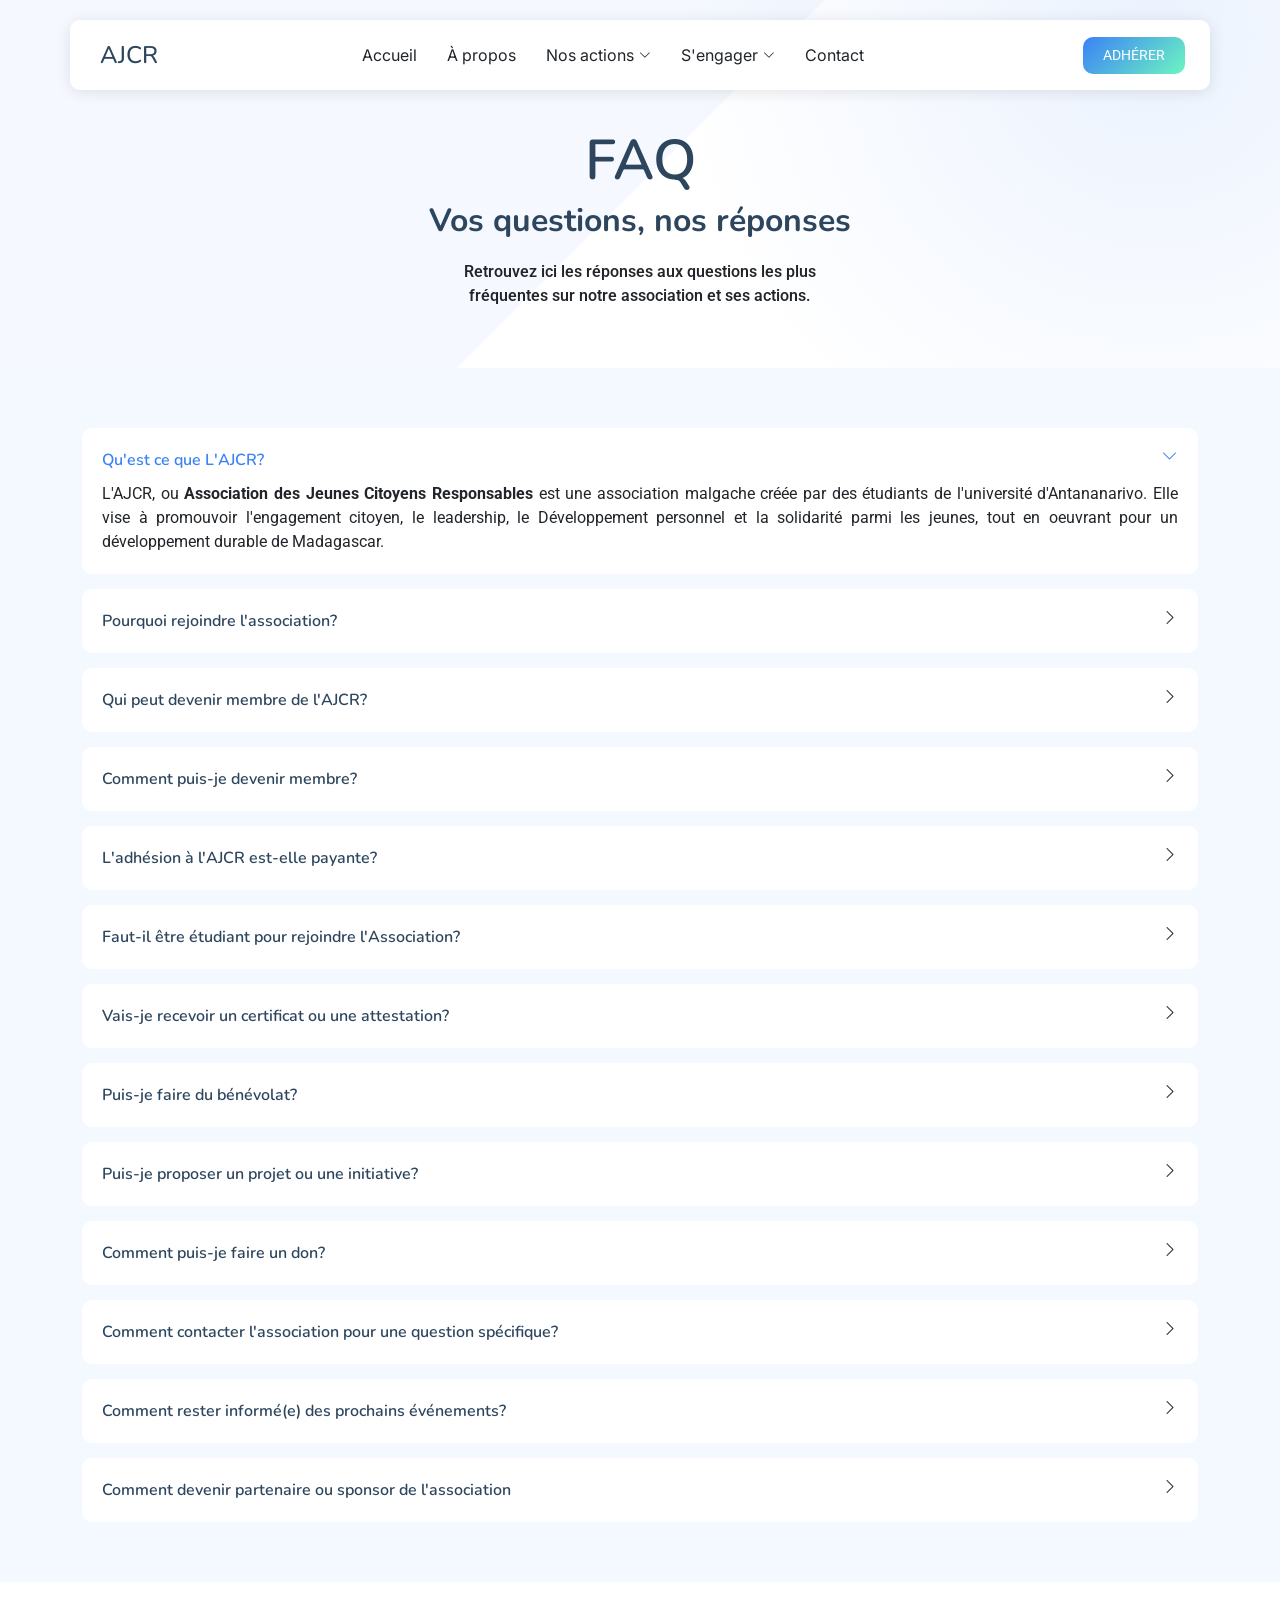
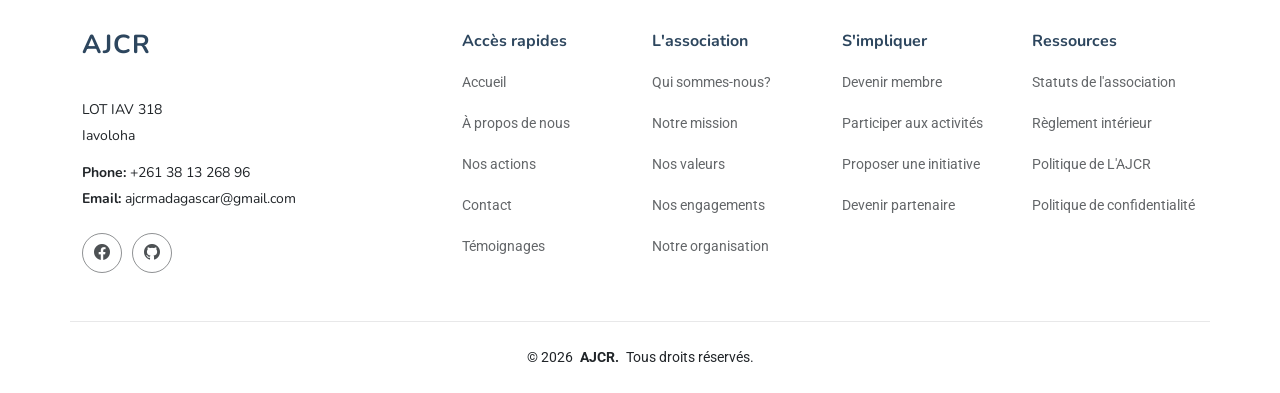
==== faq.html @ 7fae3e4a "Initial commit" ====
<!DOCTYPE html>
<html lang="fr">

<head>
  <meta charset="utf-8">
  <meta content="width=device-width, initial-scale=1.0" name="viewport">
  <title>Association des Jeunes citoyennes Responsables</title>
  <meta name="description"
    content="AJCR est une association de jeunes citoyen responsables à Madagascar, engagée dans le leadership, le civisme et le développement personnel à travers des actions concrétes et impactantes.">
  <meta name="keywords"
    content="AJCR, association, des, jeunes, citoyens, responsables, engagement citoyen, leadership">

  <!-- Favicons -->
  <link href="assets/img/ajcr.png" rel="icon">
  <link href="assets/img/ajcr.png" rel="apple-touch-icon">

  <!-- Fonts -->
  <link href="https://fonts.googleapis.com" rel="preconnect">
  <link href="https://fonts.gstatic.com" rel="preconnect" crossorigin>
  <link
    href="https://fonts.googleapis.com/css2?family=Roboto:ital,wght@0,100;0,300;0,400;0,500;0,700;0,900;1,100;1,300;1,400;1,500;1,700;1,900&family=Inter:wght@100;200;300;400;500;600;700;800;900&family=Nunito:ital,wght@0,200;0,300;0,400;0,500;0,600;0,700;0,800;0,900;1,200;1,300;1,400;1,500;1,600;1,700;1,800;1,900&display=swap"
    rel="stylesheet">

  <!-- fichier bootstrap -->
  <link href="assets/vendor/bootstrap/css/bootstrap.min.css" rel="stylesheet">
  <link href="assets/vendor/bootstrap-icons/bootstrap-icons.css" rel="stylesheet">
  <link href="assets/vendor/aos/aos.css" rel="stylesheet">
  <link href="assets/vendor/glightbox/css/glightbox.min.css" rel="stylesheet">
  <link href="assets/vendor/swiper/swiper-bundle.min.css" rel="stylesheet">

  <!-- fichier main.css -->
  <link href="assets/css/main.css" rel="stylesheet">

  <!-- Google Tag Manager -->
  <script>(function (w, d, s, l, i) {
      w[l] = w[l] || []; w[l].push({
        'gtm.start':
          new Date().getTime(), event: 'gtm.js'
      }); var f = d.getElementsByTagName(s)[0],
        j = d.createElement(s), dl = l != 'dataLayer' ? '&l=' + l : ''; j.async = true; j.src =
          'https://www.googletagmanager.com/gtm.js?id=' + i + dl; f.parentNode.insertBefore(j, f);
    })(window, document, 'script', 'dataLayer', 'GTM-KNG8LFF8');
  </script>
  <!-- End Google Tag Manager -->
  <!-- ==============================================================
  le site officielle de l'association des jeunees citoyen responsable
  page dédiée aux faq  
  =============================================================== -->
</head>

<body class="index-page">

  <!-- Google Tag Manager (noscript) -->
  <noscript>
    <iframe src="https://www.googletagmanager.com/ns.html?id=GTM-KNG8LFF8" height="0" width="0"
      style="display:none;visibility:hidden">
    </iframe>
  </noscript>
  <!-- End Google Tag Manager (noscript) -->

  <header id="header" class="header d-flex align-items-center fixed-top">
    <div
      class="header-container container-fluid container-xl position-relative d-flex align-items-center justify-content-between">

      <a href="index.html" class="logo d-flex align-items-center me-auto me-xl-0">
        <h1 class="Nom-du-site"><span id="A">A</span>JCR</h1>
      </a>

      <nav id="Menu-de-navigation" class="Menu-de-navigation">
        <ul>
          <li><a href="index.html#hero">Accueil</a></li>
          <li><a href="à-propos.html">À propos</a></li>
          <li class="dropdown">
            <a href="#Nos-actions"><span>Nos actions</span><i class="bi bi-chevron-down toggle-dropdown"></i></a>
            <ul>
              <li><a href="#">Champs d'action</a></li>
              <li><a href="section-details.html">Voir les Sections</a></li>
            </ul>
          </li>
          <li class="dropdown"><a href="#"><span>S'engager</span><i class="bi bi-chevron-down toggle-dropdown"></i></a>
            <ul>
              <li><a href="index.html#Nos-engagenments">Nos engagements</a></li>
              <li class="dropdown"><a href="index.html#Avec-nous"><span>Agir avec nous</span> <i
                    class="bi bi-chevron-down toggle-dropdown"></i></a>
                <ul>                  
                  <li><a href="https://forms.gle/aZLfjE8czCj9Nwq28">Participer aux activités</a></li>
                  <li><a href="https://forms.gle/UtaUMvUK39aXGhhe7">Proposer une initiative</a></li>
                  <li><a href="https://forms.gle/JMhozHPYaGedR1356">Devenir partenaire</a></li>
                </ul>
              </li>
            </ul>
          </li>
          <li><a href="index.html#contact">Contact</a></li>
        </ul>
        <i class="mobile-nav-toggle d-xl-none bi bi-list"></i>
      </nav>
      <a class="btn-getstarted" href="https://forms.gle/XsCxbrKnExZRvkuF6">ADHÉRER</a>
    </div>
  </header>

  <main class="main">
    <!-- Début de la section : titre de la page -->
    <section id="faq-1" class="container-fluid section-title Titre-pages hero" data-aos="fade-up">
      <div class="Titre-pages">
        <h1><span class="titre-pages">FAQ</span></h1>
        <h2 id="section-title-h2">Vos questions, nos réponses</h2>
        <p class="allsection-P">Retrouvez ici les réponses aux questions les plus fréquentes sur notre association
          et ses actions. </p>
      </div>
    </section>
    <!-- fin de la section titre de la page -->
    <!-- Début de la section FAQ -->
    <section class="faq-9 faq section light-background" id="faq">
      <div class="container">
        <div class="row">
          <div class="col-lg-12" data-aos="fade-up" data-aos-delay="300">
            <div class="faq-container">
              <!-- Début de la question -->
              <div class="faq-item faq-active">
                <h3>Qu'est ce que L'AJCR?</h3>
                <div class="faq-content">
                  <p>L'AJCR, ou<span class="span-déscription"> Association des Jeunes Citoyens Responsables</span>
                    est une association malgache créée par des étudiants de l'université d'Antananarivo. Elle vise à
                    promouvoir l'engagement citoyen, le leadership, le Développement personnel et la solidarité parmi
                    les jeunes, tout en oeuvrant pour un développement durable de Madagascar.</p>
                </div>
                <i class="faq-toggle bi bi-chevron-right"></i>
              </div>
              <!-- fin de la question -->
              <!-- Début de la question -->
              <div class="faq-item">
                <h3>Pourquoi rejoindre l'association?</h3>
                <div class="faq-content">
                  <p>Rejoindre l'association vous permet de développer vos compétences, élargir votre réseau, et
                    surtout contribuer à des actions concrétes pour la société.</p>
                </div>
                <i class="faq-toggle bi bi-chevron-right"></i>
              </div>
              <!-- fin de la question -->
              <!-- Début de la question -->
              <div class="faq-item">
                <h3>Qui peut devenir membre de l'AJCR?</h3>
                <div class="faq-content">
                  <p>Toute personne désireuse de s'engager pour le bien commun, qui adhère aux statuts et valeurs de
                    l'association, et qui participe activement aux activités peut devenir membre. Les membres doivent
                    également être à jour de leur cotisation annuelle.</p>
                </div>
                <i class="faq-toggle bi bi-chevron-right"></i>
              </div>
              <!-- fin de la question -->
              <div class="faq-container">
                <!-- Début de la question -->
                <div class="faq-item">
                  <h3>Comment puis-je devenir membre?</h3>
                  <div class="faq-content">
                    <p>Pour devenir membre, il vous suffit de <span class="span-déscription">remplir notre formulaire
                        d'inscription en ligne</span>
                      et de suivre les instructions. Une fois validé, vous recevrez un email de confirmation.</p>
                  </div>
                  <i class="faq-toggle bi bi-chevron-right"></i>
                </div>
                <!-- fin de la question -->
                <!-- Début de la question -->
                <div class="faq-item">
                  <h3>L'adhésion à l'AJCR est-elle payante?</h3>
                  <div class="faq-content">
                    <p>Oui, l'adhésion à l'AJCR est soumise à un droit d'entrée de <span class="span-déscription">4000
                        Ar.</span> Ce montant
                      permet de soutenir les activités et projets de l'association.</p>
                  </div>
                  <i class="faq-toggle bi bi-chevron-right"></i>
                </div>
                <!-- fin de la question -->
                <!-- Début de la question -->
                <div class="faq-item">
                  <h3>Faut-il être étudiant pour rejoindre l'Association?</h3>
                  <div class="faq-content">
                    <p>Non, même si l'association cible principalement les jeunes et les étudiants, toute personnes
                      motivée peut rejoindre ou soutenir ses action.</p>
                  </div>
                  <i class="faq-toggle bi bi-chevron-right"></i>
                </div>
                <!-- fin de la question -->
                <!-- Début de la question -->
                <div class="faq-item">
                  <h3>Vais-je recevoir un certificat ou une attestation?</h3>
                  <div class="faq-content">
                    <p>Oui! des attestations de participation ou d'engagement peuvent être délivrées selon votre
                      implication dans les activités.</p>
                  </div>
                  <i class="faq-toggle bi bi-chevron-right"></i>
                </div>
                <!-- fin de la question -->
                <!-- Début de la question -->
                <div class="faq-item">
                  <h3>Puis-je faire du bénévolat?</h3>
                  <div class="faq-content">
                    <p>Oui! Nous accueillons volontiers les bénévoles. Vous pouvez vous inscrire via notre page
                      <a href="index.html#Avec-nous" class="span-déscription">"Participer aux activités"</a> et nous
                      indiquer vos
                      disponibilités et
                      compétences.
                    </p>
                  </div>
                  <i class="faq-toggle bi bi-chevron-right"></i>
                </div>
                <!-- fin de la question -->
                <!-- Début de la question -->
                <div class="faq-item">
                  <h3>Puis-je proposer un projet ou une initiative?</h3>
                  <div class="faq-content">
                    <p>Absolument! l'Association encourage les initiatives des jeunes. Vous pouvez soumettre votre idée
                      via la section <a href="index.html#Avec-nous" class="span-déscription">avec
                        l'AJCR (Proposer une initiative)</a> sur le site. </p>
                  </div>
                  <i class="faq-toggle bi bi-chevron-right"></i>
                </div>
                <!-- fin de la question -->
                <!-- Début de la question -->
                <div class="faq-item">
                  <h3>Comment puis-je faire un don?</h3>
                  <div class="faq-content">
                    <p>Vous pouvez soutenir L'AJCR en faisant un don financier ou matériel pour cela :
                      contactez directement le siège de l'association au <span class="span-déscription">038 13 268
                        96</span> ou via l'adresse
                      e-mail officielle <span class="span-déscription">"ajcrmadagascar@gmail.com".</span>
                      1-Indiquez le type de don que vous souhaitez faire (financier, matériel ou autre ) et vos
                      coordonnées.
                      2-Le Bureau Exécutif vous guidera sur les modalités de transfert ou de remise du don.
                      tous les dons sont utilisés exclusivement pour soutenir les projets et activités de l'AJCR
                      conformément à ses statuts et à sa politique de transparence
                    </p>
                  </div>
                  <i class="faq-toggle bi bi-chevron-right"></i>
                </div>
                <!-- fin de la question -->
                <!-- Début de la question -->
                <div class="faq-item">
                  <h3>Comment contacter l'association pour une question spécifique?</h3>
                  <div class="faq-content">
                    <p>Vous pouvez nous contacter via notre <span class="span-déscription">formulaire de contact</span>
                      sur la
                      page <a href="index.html#contact" class="span-déscription">"Écrivez-nous"</a> ou par email à <span
                        class="span-déscription">"ajcrmadagascar@gmail.com"</span>
                    </p>
                  </div>
                  <i class="faq-toggle bi bi-chevron-right"></i>
                </div>
                <!-- fin de la question -->
                <!-- Début de la question -->
                <div class="faq-item">
                  <h3>Comment rester informé(e) des prochains événements?</h3>
                  <div class="faq-content">
                    <p>Pour ne rien manquer des activités et évenements de l'AJCR, vous pouvez :
                      Suivre nos réseaux sociaux officiels où nous publions les actualités et les invitations aux
                      événements.
                      Ainsi, vous serez toujours au courant des activités, ateliers, etc...
                    </p>
                  </div>
                  <i class="faq-toggle bi bi-chevron-right"></i>
                </div>
                <!-- fin de la question -->
                <!-- Début de la question -->
                <div class="faq-item">
                  <h3>Comment devenir partenaire ou sponsor de l'association</h3>
                  <div class="faq-content">
                    <p>Pour devenir partenaire ou sponsor de l'AJCR, consultez notre section <a
                        href="index.html#Avec-nous" class="span-déscription">avec
                        l'AJCR</a> vous y trouverez le formulaire de contact <a href="index.html#Avec-nous"
                        class="span-déscription">"Devenir
                        partenaire"</a> pour
                      collaborer avec nous.</p>
                  </div>
                  <i class="faq-toggle bi bi-chevron-right"></i>
                </div>
                <!-- fin de la question -->
              </div>
            </div>
          </div>
        </div>
    </section>
    <!-- fin de la section FAQ -->
  </main>

  <footer id="footer" class="footer">

    <div class="container footer-top">
      <div class="row gy-4">
        <!-- Début -->
        <div class="col-lg-4 col-md-6 footer-about">
          <a href="index.html" class="logo d-flex align-items-center">
            <span class="Nom-du-site">AJCR</span>
          </a>
          <div class="footer-contact pt-3">
            <p>LOT IAV 318</p>
            <p>Iavoloha</p>
            <p class="mt-3"><strong>Phone:</strong> <span>+261 38 13 268 96</span></p>
            <p><strong>Email:</strong> <span>ajcrmadagascar@gmail.com</span></p>
          </div>
          <div class="social-links d-flex mt-4">
            <a href="https://www.facebook.com/AJCRMADAGASCAR"><i class="bi bi-facebook"></i></a>
            <a href="https://github.com/ajcrmadagascar-prog"><i class="bi bi-github"></i></a>
          </div>
        </div>
        <!-- fin -->
        <!-- Début -->
        <div class="col-lg-2 col-md-3 footer-links">
          <h4>Accès rapides</h4>
          <ul>
            <li><a href="index.html#hero">Accueil</a></li>
            <li><a href="à-propos.html">À propos de nous</a></li>
            <li><a href="index.html#Nos-actions">Nos actions</a></li>
            <li><a href="index.html#contact">Contact</a></li>
            <li><a href="index.html#Témoignages">Témoignages</a></li>
          </ul>
        </div>
        <!-- fin -->
        <!-- Début -->
        <div class="col-lg-2 col-md-3 footer-links">
          <h4>L'association</h4>
          <ul>
            <li><a href="à-propos.html#Qui-nous-sommes">Qui sommes-nous?</a></li>
            <li><a href="à-propos.html#Notre-mission">Notre mission</a></li>
            <li><a href="à-propos.html#Nos-valeurs">Nos valeurs</a></li>
            <li><a href="à-propos.html#Engagement">Nos engagements</a></li>
            <li><a href="à-propos.html#organisation">Notre organisation</a></li>
          </ul>
        </div>
        <!-- fin -->
        <!-- Début -->
        <div class="col-lg-2 col-md-3 footer-links">
          <h4>S'impliquer</h4>
          <ul>
            <li><a href="https://forms.gle/XsCxbrKnExZRvkuF6">Devenir membre</a></li>
            <li><a href="https://forms.gle/aZLfjE8czCj9Nwq28">Participer aux activités</a></li>
            <li><a href="https://forms.gle/UtaUMvUK39aXGhhe7">Proposer une initiative</a></li>
            <li><a href="https://forms.gle/JMhozHPYaGedR1356">Devenir partenaire</a></li>
          </ul>
        </div>
        <!-- fin -->
        <!-- Début -->
        <div class="col-lg-2 col-md-3 footer-links">
          <h4>Ressources</h4>
          <ul>
            <li><a href="docs/Statut de l'ajcr.pdf" download="">Statuts de l'association</a></li>
            <li><a href="docs/REGLEMENT INTERIEUR DE L'AJCR.pdf" download="">Règlement intérieur</a></li>
            <li><a href="docs/Politique de l'ajcr 2026.pdf" download="">Politique de L'AJCR</a></li>
            <li><a href="politique-de-confidentialité.html">Politique de confidentialité</a></li>
          </ul>
        </div>
        <!-- fin -->
      </div>
    </div>
    <!-- début -->
    <div class="container copyright text-center mt-4">
      <p>© <span>2026</span> <strong class="px-1 Nom-du-site">AJCR.</strong> <span>Tous droits réservés.</span></p>
    </div>
    <!-- fin -->
  </footer>

  <!-- Scroll Top -->
  <a href="#" id="scroll-top" class="scroll-top d-flex align-items-center justify-content-center"><i
      class="bi bi-arrow-up-short"></i></a>

  <!-- fichier bootstrap js -->
  <script src="assets/vendor/bootstrap/js/bootstrap.bundle.min.js"></script>
  <script src="assets/vendor/aos/aos.js"></script>
  <script src="assets/vendor/glightbox/js/glightbox.min.js"></script>
  <script src="assets/vendor/swiper/swiper-bundle.min.js"></script>
  <script src="assets/vendor/purecounter/purecounter_vanilla.js"></script>

  <!-- fichier main.js -->
  <script src="assets/js/main.js"></script>

</body>

</html>
---- assets/css/main.css ----
/**
* Template Name: AJCR
*/

/*--------------------------------------------------------------
# Font & Color Variables
--------------------------------------------------------------*/
/* Fonts */
:root {
  --default-font: "Roboto", system-ui, -apple-system, "Segoe UI", Roboto, "Helvetica Neue", Arial, "Noto Sans", "Liberation Sans", sans-serif, "Apple Color Emoji", "Segoe UI Emoji", "Segoe UI Symbol", "Noto Color Emoji";
  --heading-font: "Nunito", sans-serif;
  --nav-font: "Inter", sans-serif;
}

/* Global Colors - The following color variables are used throughout the website. Updating them here will change the color scheme of the entire website */
:root {
  --background-color: #ffffff;
  /* Background color for the entire website, including individual sections */
  --default-color: #212529;
  /* Default color used for the majority of the text content across the entire website */
  --heading-color: #2d465e;
  /* Color for headings, subheadings and title throughout the website */
  --accent-color: linear-gradient(135deg, #3b82f6, #6df5c1);
  --accent-color-2: #3b82f6;
  /* Accent color that represents your brand on the website. It's used for buttons, links, and other elements that need to stand out */
  --surface-color: #ffffff;
  /* The surface color is used as a background of boxed elements within sections, such as cards, icon boxes, or other elements that require a visual separation from the global background. */
  --contrast-color: #ffffff;
  /* Contrast color for text, ensuring readability against backgrounds of accent, heading, or default colors. */
  --allsection-after-icone1-color: rgba(255, 166, 0, 0.434);
  --allsection-after-icone2-color: rgba(12, 99, 221, 0.434);
  --allsection-after-icone3-color: rgba(0, 128, 0, 0.434);
  --allsection-after-icone4-color: rgba(255, 0, 0, 0.434);
  /* couleur des icônes et de la barre en bas de la déscription   */
}

/* Nav Menu Colors - The following color variables are used specifically for the navigation menu. They are separate from the global colors to allow for more customization options */
:root {
  --nav-color: #212529;
  /* The default color of the main navmenu links */
  --nav-hover-color: #0d83fd;
  /* Applied to main navmenu links when they are hovered over or active */
  --nav-mobile-background-color: #ffffff;
  /* Used as the background color for mobile navigation menu */
  --nav-dropdown-background-color: #ffffff;
  /* Used as the background color for dropdown items that appear when hovering over primary navigation items */
  --nav-dropdown-color: #212529;
  /* Used for navigation links of the dropdown items in the navigation menu. */
  --nav-dropdown-hover-color: #0d83fd;
  /* Similar to --nav-hover-color, this color is applied to dropdown navigation links when they are hovered over. */
}

/* Color Presets - These classes override global colors when applied to any section or element, providing reuse of the sam color scheme. */

.light-background {
  --background-color: #f3f9ff;
  --surface-color: #ffffff;
}

.dark-background {
  --background-color: #0d83fd;
  --default-color: #ffffff;
  --heading-color: #ffffff;
  --surface-color: #409dfd;
  --contrast-color: #ffffff;
}

/* Smooth scroll */
:root {
  scroll-behavior: smooth;
}

/*--------------------------------------------------------------
# General Styling & Shared Classes
--------------------------------------------------------------*/

body {
  color: var(--default-color);
  background-color: var(--background-color);
  font-family: var(--default-font);
}

a {
  color: var(--accent-color-2);
  text-decoration: none;
  transition: 0.3s;
}

a:hover {
  color: color-mix(in srgb, var(--accent-color-2), transparent 25%);
  text-decoration: none;
}

h1,
h2,
h3,
h4,
h5,
h6 {
  color: var(--heading-color);
  font-family: var(--heading-font);
}

/*--------------------------------------------------------------
# Global Header
--------------------------------------------------------------*/
.header {
  --background-color: rgba(255, 255, 255, 0);
  color: var(--default-color);
  background-color: var(--background-color);
  padding: 20px 0;
  transition: all 0.5s;
  z-index: 997;
}

.header .header-container {
  background: var(--surface-color);
  border-radius: 10px;
  padding: 5px 25px;
  box-shadow: 0px 2px 15px rgba(0, 0, 0, 0.1);
}

.scrolled .header .header-container {
  background: color-mix(in srgb, var(--surface-color), transparent 5%);
}

.header .logo {
  line-height: 1;
  padding-left: 5px;
}

.header .logo img {
  max-height: 36px;
  margin-right: 8px;
}

.header .logo h1 {
  font-size: 24px;
  margin: 0;
  font-weight: 500;
  color: var(--heading-color);
}

.header .btn-getstarted,
.header .btn-getstarted:focus {
  color: var(--contrast-color);
  background: var(--accent-color);
  font-size: 14px;
  padding: 8px 20px;
  margin: 0 0 0 30px;
  border-radius: 10px;
  transition: 0.3s;
}

.header .btn-getstarted:hover,
.header .btn-getstarted:focus:hover {
  color: var(--contrast-color);
  background: color-mix(in srgb, var(--accent-color-2), transparent 15%);
}

/*--------------------------------------------------------------
# Navigation Menu
--------------------------------------------------------------*/
/* Navmenu - Desktop */
@media (min-width: 1200px) {
  .Menu-de-navigation {
    padding: 0;
  }

  .Menu-de-navigation ul {
    margin: 0;
    padding: 0;
    display: flex;
    list-style: none;
    align-items: center;
  }

  .Menu-de-navigation li {
    position: relative;
  }

  .Menu-de-navigation a,
  .Menu-de-navigation a:focus {
    color: var(--nav-color);
    padding: 18px 15px;
    font-size: 16px;
    font-family: var(--nav-font);
    font-weight: 400;
    display: flex;
    align-items: center;
    justify-content: space-between;
    white-space: nowrap;
    transition: 0.3s;
  }

  .Menu-de-navigation a i,
  .Menu-de-navigation a:focus i {
    font-size: 12px;
    line-height: 0;
    margin-left: 5px;
    transition: 0.3s;
  }

  .Menu-de-navigation li:last-child a {
    padding-right: 0;
  }

  .Menu-de-navigation li:hover>a,
  .Menu-de-navigation .active,
  .Menu-de-navigation .active:focus {
    color: var(--nav-hover-color);
  }

  .Menu-de-navigation .dropdown ul {
    margin: 0;
    padding: 10px 0;
    background: var(--nav-dropdown-background-color);
    display: block;
    position: absolute;
    visibility: hidden;
    left: 14px;
    top: 130%;
    opacity: 0;
    transition: 0.3s;
    border-radius: 4px;
    z-index: 99;
    box-shadow: 0px 0px 30px rgba(0, 0, 0, 0.1);
  }

  .Menu-de-navigation .dropdown ul li {
    min-width: 200px;
  }

  .Menu-de-navigation .dropdown ul a {
    padding: 10px 20px;
    font-size: 15px;
    text-transform: none;
    color: var(--nav-dropdown-color);
  }

  .Menu-de-navigation .dropdown ul a i {
    font-size: 12px;
  }

  .Menu-de-navigation .dropdown ul a:hover,
  .Menu-de-navigation .dropdown ul .active:hover,
  .Menu-de-navigation .dropdown ul li:hover>a {
    color: var(--nav-dropdown-hover-color);
  }

  .Menu-de-navigation .dropdown:hover>ul {
    opacity: 1;
    top: 100%;
    visibility: visible;
  }

  .Menu-de-navigation .dropdown .dropdown ul {
    top: 0;
    left: -90%;
    visibility: hidden;
  }

  .Menu-de-navigation .dropdown .dropdown:hover>ul {
    opacity: 1;
    top: 0;
    left: -100%;
    visibility: visible;
  }
}

@media (max-width: 1199px) {
  .header {
    padding-top: 10px;
  }

  .header .header-container {
    margin-left: 10px;
    margin-right: 10px;
    padding: 10px 5px 10px 15px;
  }

  .header .logo {
    order: 1;
  }

  .header .btn-getstarted {
    order: 2;
    margin: 0 10px 0 0;
    padding: 6px 15px;
  }

  .header .Menu-de-navigation {
    order: 3;
  }
}

/* Menu-de-navigation - Mobile */
@media (max-width: 1199px) {
  .mobile-nav-toggle {
    color: var(--nav-color);
    font-size: 28px;
    line-height: 0;
    margin-right: 10px;
    cursor: pointer;
    transition: color 0.3s;
  }

  .Menu-de-navigation {
    padding: 0;
    z-index: 9997;
  }

  .Menu-de-navigation ul {
    display: none;
    list-style: none;
    position: absolute;
    inset: 60px 20px 20px 20px;
    padding: 10px 0;
    margin: 0;
    border-radius: 6px;
    background-color: var(--nav-mobile-background-color);
    overflow-y: auto;
    transition: 0.3s;
    z-index: 9998;
    box-shadow: 0px 0px 30px rgba(0, 0, 0, 0.1);
  }

  .Menu-de-navigation a,
  .Menu-de-navigation a:focus {
    color: var(--nav-dropdown-color);
    padding: 10px 20px;
    font-family: var(--nav-font);
    font-size: 17px;
    font-weight: 500;
    display: flex;
    align-items: center;
    justify-content: space-between;
    white-space: nowrap;
    transition: 0.3s;
  }

  .Menu-de-navigation a i,
  .Menu-de-navigation a:focus i {
    font-size: 12px;
    line-height: 0;
    margin-left: 5px;
    width: 30px;
    height: 30px;
    display: flex;
    align-items: center;
    justify-content: center;
    border-radius: 50%;
    transition: 0.3s;
    background: color-mix(in srgb, var(--accent-color), transparent 90%);
  }

  .Menu-de-navigation a i:hover,
  .Menu-de-navigation a:focus i:hover {
    background: var(--accent-color);
    color: var(--contrast-color);
  }

  .Menu-de-navigation a:hover,
  .Menu-de-navigation .active,
  .Menu-de-navigation .active:focus {
    color: var(--nav-dropdown-hover-color);
  }

  .Menu-de-navigation .active i,
  .Menu-de-navigation .active:focus i {
    background: var(--accent-color);
    color: var(--contrast-color);
    transform: rotate(180deg);
  }

  .Menu-de-navigation .dropdown ul {
    position: static;
    display: none;
    z-index: 99;
    padding: 10px 0;
    margin: 10px 20px;
    background-color: var(--nav-dropdown-background-color);
    border: 1px solid color-mix(in srgb, var(--default-color), transparent 90%);
    box-shadow: none;
    transition: all 0.5s ease-in-out;
  }

  .Menu-de-navigation .dropdown ul ul {
    background-color: rgba(33, 37, 41, 0.1);
  }

  .Menu-de-navigation .dropdown>.dropdown-active {
    display: block;
    background-color: rgba(33, 37, 41, 0.03);
  }

  .mobile-nav-active {
    overflow: hidden;
  }

  .mobile-nav-active .mobile-nav-toggle {
    color: #fff;
    position: absolute;
    font-size: 32px;
    top: 15px;
    right: 15px;
    margin-right: 0;
    z-index: 9999;
  }

  .mobile-nav-active .Menu-de-navigation {
    position: fixed;
    overflow: hidden;
    inset: 0;
    background: rgba(33, 37, 41, 0.8);
    transition: 0.3s;
  }

  .mobile-nav-active .Menu-de-navigation>ul {
    display: block;
  }
}

/*--------------------------------------------------------------
# Global Footer
--------------------------------------------------------------*/
.footer {
  color: var(--default-color);
  background-color: var(--background-color);
  font-size: 14px;
  position: relative;
}

#footer-about {
  box-shadow: 0 5px 15px rgba(0, 0, 0, 0.144);
}

@media (max-width:1024px) {
  .footer-top {
    text-align: left;
  }

  .footer .footer-about .logo {
    justify-content: left;
  }

}

@media (max-width:768px) {
  .footer-top {
    flex-direction: column;
    align-items: center;
    text-align: center;
  }

  .footer .footer-about .logo {
    justify-content: center;
  }

}

.footer .footer-top {
  padding-top: 50px;
}

.footer .footer-about .logo {
  line-height: 1;
  margin-bottom: 25px;
}

.footer .footer-about .logo img {
  max-height: 40px;
  margin-right: 6px;
}

.footer .footer-about .logo span {
  color: var(--heading-color);
  font-family: var(--heading-font);
  font-size: 26px;
  font-weight: 700;
  letter-spacing: 1px;
}

.footer .footer-about p {
  font-size: 14px;
  font-family: var(--heading-font);
}


@media (max-width:768px) {
  .social-links {
    align-items: center;
    justify-content: center;
  }

}

.footer .social-links a {
  display: flex;
  align-items: center;
  justify-content: center;
  width: 40px;
  height: 40px;
  border-radius: 50%;
  border: 1px solid color-mix(in srgb, var(--default-color), transparent 50%);
  font-size: 16px;
  color: color-mix(in srgb, var(--default-color), transparent 20%);
  margin-right: 10px;
  transition: 0.3s;
}

.footer .social-links a:hover {
  color: var(--accent-color-2);
  border-color: var(--accent-color-2);
}

.footer h4 {
  font-size: 16px;
  font-weight: bold;
  position: relative;
  padding-bottom: 12px;
}

.footer .footer-links {
  margin-bottom: 30px;
}

.footer .footer-links ul {
  list-style: none;
  padding: 0;
  margin: 0;
}

.footer .footer-links ul i {
  padding-right: 2px;
  font-size: 12px;
  line-height: 0;
}

.footer .footer-links ul li {
  padding: 10px 0;
  align-items: center;
}

.footer .footer-links ul li:first-child {
  padding-top: 0;
}

.footer .footer-links ul a {
  color: color-mix(in srgb, var(--default-color), transparent 30%);
  display: inline-block;
  line-height: 1;
}

.footer .footer-links ul a:hover {
  color: var(--accent-color-2);
}

.footer .footer-contact p {
  margin-bottom: 5px;
}

.footer .copyright {
  padding: 25px 0;
  border-top: 1px solid color-mix(in srgb, var(--default-color), transparent 90%);
}

.footer .copyright p {
  margin-bottom: 0;
}

.footer .credits {
  margin-top: 8px;
  font-size: 13px;
}

/*--------------------------------------------------------------
# boutton Scroll Top 
--------------------------------------------------------------*/
.scroll-top {
  position: fixed;
  visibility: hidden;
  opacity: 0;
  right: 15px;
  bottom: -15px;
  z-index: 99999;
  background: var(--accent-color);
  width: 44px;
  height: 44px;
  border-radius: 10px;
  transition: all 0.4s;
}

.scroll-top i {
  font-size: 24px;
  color: var(--contrast-color);
  line-height: 0;
}

.scroll-top:hover {
  background: color-mix(in srgb, var(--accent-color-2), transparent 20%);
  color: var(--contrast-color);
}

.scroll-top.active {
  visibility: visible;
  opacity: 1;
  bottom: 15px;
}

/*--------------------------------------------------------------
# Disable aos animation delay on mobile devices
--------------------------------------------------------------*/
@media screen and (max-width: 768px) {
  [data-aos-delay] {
    transition-delay: 0 !important;
  }
}

/*--------------------------------------------------------------
# section global
--------------------------------------------------------------*/
section,
.section {
  color: var(--default-color);
  background-color: var(--background-color);
  padding: 60px 0;
  scroll-margin-top: 90px;
  overflow: clip;
}

@media (max-width: 1199px) {

  section,
  .section {
    scroll-margin-top: 66px;
  }
}

/*--------------------------------------------------------------
# titre de section global
--------------------------------------------------------------*/

.section-title {
  text-align: center;
  padding-bottom: 60px;
  position: relative;
}

.SVG1 {
  position: absolute;
  padding-top: 10%;
  transform: translate(320%, -70px);
  z-index: 1;
}

.Notre-histoire {
  background: var(--accent-color);
  padding-left: 10%;
  padding-right: 10%;
  text-align: justify;
  hyphens: auto;
}

.notre-histoire {
  font-size: 32px;
  font-weight: 700;
  margin-bottom: 3%;
  color: black;
}

.section-subtitles {
  text-align: center;
  position: relative;
  padding-top: 40px;
}

#section-subtitles {
  padding-bottom: 40px;
}

/*---------------------------------------------- 
la partie qui rend responsive la section domaine 
d'intervention 
-----------------------------------------------*/

@media (min-width:992px) {
  #section-subtitles {
    padding: 29px 20% 68px;
  }
}

@media (max-width:991px) {
  #section-subtitles {
    padding: 29px 13% 68px;
  }
}

@media (max-width:767px) {
  .notre-histoire {
    font-size: 32px;
    font-weight: 700;
    margin-bottom: 3%;
    color: black;
  }
}

@media (max-width:333px) {
  .notre-histoire {
    font-size: 22px;
  }
}

/* fin de la section */

.section-subtitles h2 {
  font-size: 24px;
  font-weight: 600;
  margin-bottom: 10px;
  padding-bottom: 10px;
  position: relative;

}

.section-title h2 {
  font-size: 32px;
  font-weight: 700;
  margin-bottom: 20px;
  padding-bottom: 20px;
  position: relative;

}

#section-title-h2 {
  padding-bottom: 0;
}

.section-title p {
  margin-bottom: 0;
}

.allsection {
  position: relative;
  width: 100%;
  z-index: 1;
}

#allsection {
  position: relative;
  width: 100%;
  z-index: 1;
}

.allsection::after {
  content: "";
  position: absolute;
  left: 0;
  bottom: 4px;
  width: 100%;
  height: 10PX;
  background-color: #7ed6c371;
  z-index: -10;
  opacity: 1;
  border-radius: 5px;
}

#allsection::after {
  content: "";
  position: absolute;
  left: 0;
  bottom: 4px;
  width: 100%;
  height: 10PX;
  background-color: #7ed6c371;
  z-index: -10;
  opacity: 1;
  border-radius: 5px;
}

.allsection-P {
  font-weight: 550;
  margin: 0 35%;
}

/*-------------------------------------------------------------- 
la section qui fait que le after de allsection soit responsive 
--------------------------------------------------------------*/

@media (max-width:992px) {
  .allsection-P {
    margin: 0 25%;
  }
}

@media (max-width:467px) {
  #allsection::after {
    content: none;
  }

  .allsection-P {
    margin: 0 10%;
  }
}

@media (max-width:304px) {
  .allsection-P {
    margin: 0 5%;
    text-align: justify;
    hyphens: auto;
  }
}

/*--------------------------------------------------------------
# Hero Section
--------------------------------------------------------------*/
.hero {
  position: relative;
  padding-top: 120px;
  background: linear-gradient(135deg, color-mix(in srgb, var(--accent-color-2), transparent 95%) 50%, color-mix(in srgb, var(--accent-color-2), transparent 98%) 25%, transparent 50%);
}

.hero::before {
  content: "";
  position: absolute;
  top: 0;
  left: 0;
  width: 100%;
  height: 100%;
  background: radial-gradient(circle at 90% 10%, color-mix(in srgb, var(--accent-color-2), transparent 90%), transparent 40%);
  pointer-events: none;
}

.hero .hero-content {
  position: relative;
  z-index: 1;
}

.hero .hero-content h1 {
  font-size: 3.5rem;
  font-weight: 700;
  line-height: 1.2;
  margin-bottom: 1.5rem;
}

.titre-pages {
  font-size: 3.5rem;
  font-weight: 600;
  line-height: 1.2;
  margin-bottom: 1.5rem;
}

.Titre-pages {
  padding-top: 5%;
  text-align: center;
  position: relative;
  z-index: 2;
}

/* --------------------------------------------------------
la section qui fait que le Titre-pages avec faq-1
soit responsive 
 --------------------------------------------------------*/
@media (max-width:467px) {
  #faq-1 {
    padding-top: 25%;
  }

  .titre-pages {
    font-size: 2.5rem;
    font-weight: 600;
    line-height: 1.2;
    margin-bottom: 1.5rem;
  }
}

@media (max-width:333px) {
  #faq-1 {
    padding-top: 25%;
  }

  .titre-pages {
    font-size: 1.5rem;
    font-weight: 600;
    line-height: 1.2;
    margin-bottom: 1.5rem;
  }
}

/* ------------------------------------------------------
fin de la section
------------------------------------------------------- */
.hero .hero-content h1 .accent-text {
  color: var(--accent-color-2);
}

.hero .hero-content p {
  padding-left: 10%;
  padding-right: 10%;
}

@media (min-width: 993px) {
  .hero .hero-content p {
    text-align: justify;
    hyphens: auto;
    padding-left: initial;
    padding-right: initial;
  }

}

@media (min-width: 1200px) {
  .hero .hero-content p {
    text-align: justify;
    hyphens: auto;
    padding-left: initial;
    padding-right: 20%;
  }

}

@media (max-width: 992px) {
  .hero .hero-content {
    text-align: center;
    margin-bottom: 3rem;
  }

  .hero .hero-content h1 {
    font-size: 2.5rem;
  }

  .hero .hero-content .hero-buttons {
    justify-content: center;
  }
}

@media (max-width: 575px) {
  .hero .hero-content h1 {
    font-size: 2rem;
  }
}

.hero .btn-primary {
  background: var(--accent-color);
  border-color: white;
  color: var(--contrast-color);
  padding: 0.75rem 2.5rem;
  border-radius: 10px;
  font-weight: 500;
  transition: all 0.3s ease;
}

.hero .btn-primary:hover {
  background: color-mix(in srgb, var(--accent-color-2), black 20%);
  border-color: color-mix(in srgb, var(--accent-color-2), black 20%);
}

.hero .hero-image {
  position: relative;
  text-align: center;
  z-index: 1;
}

.hero .hero-image img {
  border-radius: 1%;
  max-width: 100%;
  height: auto;
}


/*--------------------------------------------------------------
# Section à-propos 
--------------------------------------------------------------*/
.about .about-meta {
  color: var(--accent-color-2);
  font-weight: 600;
  margin-bottom: 1rem;
  display: inline-block;
}

.about .about-title {
  font-size: 1.75rem;
  margin-bottom: 1rem;
  line-height: 1.2;
  font-weight: 700;
}

@media (max-width: 992px) {
  .about .about-title {
    font-size: 2rem;
  }
}

.about .about-description {
  text-align: justify;
  hyphens: auto;
  margin-bottom: 2rem;
  color: color-mix(in srgb, var(--default-color), transparent 20%);
}

.about-description-span {
  font-weight: 700;
}

/*---------------------------------------------------------------
la partie qui rend le bouton en savoir plus de la section about 
responsive
-------------------------------------------------------------- */

@media (max-width:1200px) {
  .about .feature-list li a {
    padding-left: 7%;
  }
}

@media (max-width:991px) {
  .about .feature-list li a {
    padding-left: 10%;
  }
}

@media (max-width:767px) {
  .about .feature-list li a {
    padding-left: 6%;
  }
}

@media (max-width:320px) {
  .about .feature-list li a {
    padding-left: 10%;
  }
}

/* fin de la partie */

.about .feature-list li a:hover {
  color: rgb(128, 128, 128);
}

.about .image-wrapper {
  position: relative;
}

@media (max-width: 992px) {
  .about .image-wrapper {
    padding-left: 0;
    margin-top: 3rem;
    display: flex;
    flex-direction: column;
    gap: 2rem;
  }

  .about .image-wrapper .images {
    display: flex;
    flex-direction: column;
    gap: 1.5rem;
  }

  .about .image-wrapper .main-image {
    margin-left: 0;
  }
}

/* suite du section à-propos */

.stats-row {
  position: relative;
  z-index: 1;
  margin-top: 1rem;
  background-color: var(--surface-color);
  border-radius: 20px;
  box-shadow: 0 5px 15px rgba(0, 0, 0, 0.05);
  padding-bottom: 2rem;
}


.resposable-item,
.resposable-item-2 {
  display: flex;
  align-items: center;
  gap: 1rem;
  padding: 1rem;
}

.resposable-item .resposable-icon {
  flex-shrink: 0;
  width: 64px;
  height: 64px;
  display: flex;
  align-items: center;
  justify-content: center;
  background: color-mix(in srgb, var(--accent-color-2), transparent 92%);
  border-radius: 50px;
  transition: 0.3s;
}

.resposable-item-2 .resposable-icon {
  flex-shrink: 0;
  width: 64px;
  height: 64px;
  display: flex;
  align-items: center;
  justify-content: center;
  background: color-mix(in srgb, var(--accent-color-2), transparent 92%);
  border-radius: 50px;
  transition: 0.3s;
}

.resposable-item .resposable-icon i {
  font-size: 1.5rem;
  color: var(--accent-color-2);
}

.resposable-item-2 .resposable-icon i {
  font-size: 1.5rem;
  color: var(--accent-color-2);
}

.resposable-item:hover .resposable-icon {
  background: var(--accent-color);
}

.resposable-item-2:hover .resposable-icon {
  background: var(--accent-color);
}

.resposable-item:hover .resposable-icon i {
  color: var(--contrast-color);
}

.resposable-item-2:hover .resposable-icon i {
  color: var(--contrast-color);
}

.resposable-item .resposable-content {
  flex-grow: 1;
}

.resposable-item-2 .resposable-content-2 {
  flex-grow: 1;
}

.resposable-item .resposable-content h4 {
  font-size: 1rem;
  margin-bottom: 0.25rem;
  font-weight: 600;
}

.resposable-item-2 .resposable-content-2 h4 {
  font-size: 1.2rem;
  margin-bottom: 0.25rem;
  font-weight: 600;
}

.resposable-item .resposable-content p {
  font-size: 0.875rem;
  color: color-mix(in srgb, var(--default-color), transparent 40%);
  margin: 0;
}

.resposable-item-2 .resposable-content-2 p {
  font-size: 1rem;
  color: color-mix(in srgb, var(--default-color), transparent 40%);
  margin: 0;
}

.resposable-content-3 p {
  font-size: 1rem;
  color: color-mix(in srgb, var(--default-color), transparent 40%);
  margin: 0;
  text-align: justify;
  hyphens: auto;
  margin: 0% 7%;
}

.resposable-content-3 h4 {
  font-size: 1.2rem;
  font-weight: 600;
  margin: 1% 7%;
}

.resposable-content-3 ul,
ol {
  font-size: 1rem;
  color: color-mix(in srgb, var(--default-color), transparent 40%);
  margin: 0;
  text-align: justify;
  hyphens: auto;
  margin: 0% 7%;
}

@media (max-width: 575px) {
  .resposable-item {
    padding: 1.5rem;
  }

  .resposable-item-2 {
    padding: 1.5rem;
    flex-direction: column;
    text-align: center;
  }

  .resposable-item-2 .resposable-content-2 h4 {
    font-size: 1rem;
  }

  .resposable-content-3 h4 {
    font-size: 0.9rem;
    margin-bottom: 3%;
  }

  .resposable-content-3 p {
    font-size: 0.7rem;
  }

  .resposable-content-3 ul,
  ol {
    font-size: 0.7rem;
  }
}

@keyframes float-badge {
  0% {
    transform: translateY(0);
  }

  50% {
    transform: translateY(-10px);
  }

  100% {
    transform: translateY(0);
  }
}

/*--------------------------------------------------------------
# Features Section
--------------------------------------------------------------*/

.features .nav-tabs {
  border: 0;
  background-color: color-mix(in srgb, var(--default-color), transparent 96%);
  display: inline-flex;
  align-items: center;
  justify-content: center;
  border-radius: 10px;
  padding: 6px;
  width: auto;
}

.features .nav-item {
  margin: 0;
  padding: 0 5px 0 0;
}

.features .nav-item:last-child {
  padding-right: 0;
}

.features .nav-link {
  background-color: none;
  color: var(--heading-color);
  padding: 10px 30px;
  transition: 0.3s;
  border-radius: 10px;
  display: flex;
  align-items: center;
  justify-content: center;
  cursor: pointer;
  height: 100%;
  border: 0;
  margin: 0;
}

@media (max-width: 468px) {
  .features .nav-link {
    padding: 8px 20px;
  }
}

.features .nav-link i {
  padding-right: 15px;
  font-size: 48px;
}

.features .nav-link h4 {
  font-size: 14px;
  font-weight: 500;
  margin: 0;
}

.features .nav-link:hover {
  border-color: color-mix(in srgb, var(--default-color), transparent 80%);
}

.features .nav-link:hover h4 {
  color: var(--accent-color-2);
}

.features .nav-link.active {
  background: var(--accent-color);
  border-color: var(--accent-color-2);
}

.features .nav-link.active h4 {
  color: var(--contrast-color);
}

.features .tab-content {
  margin-top: 30px;
}

.features .tab-pane h3 {
  color: var(--heading-color);
  font-weight: 700;
  font-size: 32px;
  position: relative;
  margin-bottom: 20px;
  padding-bottom: 20px;
}

.features .tab-pane h3:after {
  content: "";
  position: absolute;
  display: block;
  width: 60px;
  height: 3px;
  background: var(--accent-color);
  left: 0;
  bottom: 0;
}

/* Pour le responsive de h3 et le h3:after  */

@media (min-width:1024px) {
  .features .tab-pane h3 {
    text-align: initial;
    padding-right: 8%;
  }

}

@media (max-width:991px) {
  .features .tab-pane h3 {
    padding-left: 2%;
    padding-right: 2%;
  }

  .features .tab-pane h3:after {
    left: 2%;
  }
}

@media (max-width:768px) {
  .features .tab-pane h3 {
    text-align: center;
    font-size: 22px;
  }

  .features .tab-pane h3:after {
    left: 45%;
  }

}

/* la fin du responsive de h3 et le h3:after */

.tab-pane-p {
  text-align: justify;
  hyphens: auto;
  padding-right: 8%;
}

@media (max-width:1024px) {
  .tab-pane-p {
    padding-right: 8%;
    padding-left: initial;
  }

}

@media (max-width:991px) {
  .tab-pane-p {
    padding-right: 2%;
    padding-left: 2%;
  }

}

.img-fluid {
  border-radius: 2%;

}

.span-déscription {
  font-weight: 700;

}

.features .tab-pane p:last-child {
  margin-bottom: 0;
}

/*--------------------------------------------------------------
# Features Cards Section
--------------------------------------------------------------*/
.features-cards {
  --default-color: #555;
  --heading-color: #333;
}

.features-cards .feature-box {
  height: 100%;
  padding: 40px 25px;
  border-radius: 10px;

}

.box2 {
  text-align: justify;
  hyphens: auto;

}

.features-cards .feature-box i {
  font-size: 44px;
  display: inline-block;
  line-height: 0;
  color: var(--accent-color-2);
  margin-bottom: 20px;
}

#icône-1-1,
#icône-2-2,
#icône-3-3,
#icône-4-4 {
  position: relative;
  width: 100%;
  z-index: 1;
}

#icône-1-1::after {
  content: "";
  position: absolute;
  left: 0;
  bottom: 4px;
  width: 100%;
  height: 10PX;
  background-color: var(--allsection-after-icone1-color);
  z-index: -10;
  opacity: 0.7;
  border-radius: 5px;
}

#icône-2-2::after {
  content: "";
  position: absolute;
  left: 0;
  bottom: 4px;
  width: 100%;
  height: 10PX;
  background-color: var(--allsection-after-icone2-color);
  z-index: -10;
  opacity: 0.7;
  border-radius: 5px;
}

#icône-3-3::after {
  content: "";
  position: absolute;
  left: 0;
  bottom: 4px;
  width: 100%;
  height: 10PX;
  background-color: var(--allsection-after-icone3-color);
  z-index: -10;
  opacity: 0.7;
  border-radius: 5px;
}

#icône-4-4::after {
  content: "";
  position: absolute;
  left: 0;
  bottom: 4px;
  width: 100%;
  height: 10PX;
  background-color: var(--allsection-after-icone4-color);
  z-index: -10;
  opacity: 0.7;
  border-radius: 5px;
}

/* --------------------------------------------------
partie qui fait le icone-1-1 - 4-4 soit responsive 
-------------------------------------------------- */
@media (max-width:450px) {

  #icône-1,
  #icône-2,
  #icône-3,
  #icône-4 {
    display: block;
    align-items: center;
    width: 100%;
  }

  #icône-1-1,
  #icône-2-2,
  #icône-3-3,
  #icône-4-4 {
    display: block;
    align-items: center;
    position: relative;
    width: 100%;
    font-size: 24px;
    z-index: 1;
  }

  .features-cards .feature-box {
    justify-content: center;
  }

  .box2-1 {
    text-align: center;
  }

  #icône-1-1::after,
  #icône-2-2::after,
  #icône-3-3::after,
  #icône-4-4::after {
    content: "";
    position: absolute;
    left: 0;
    bottom: 4px;
    width: 100%;
    height: 5px;
    z-index: -10;
    opacity: 0.7;
    border-radius: 5px;
  }

  #icône-1-1::after {
    background-color: var(--allsection-after-icone1-color);
  }

  #icône-2-2::after {
    background-color: var(--allsection-after-icone2-color);
  }

  #icône-3-3::after {
    background-color: var(--allsection-after-icone3-color);
  }

  #icône-4-4::after {
    background-color: var(--allsection-after-icone4-color);
  }

}

@media (max-width:325px) {


  #icône-1-1 {
    color: var(--allsection-after-icone1-color);
  }

  #icône-2-2 {
    color: var(--allsection-after-icone2-color);
  }

  #icône-3-3 {
    color: var(--allsection-after-icone3-color);
  }

  #icône-4-4 {
    color: var(--allsection-after-icone4-color);
  }

  #icône-1-1::after,
  #icône-2-2::after,
  #icône-3-3::after,
  #icône-4-4::after {
    content: none;
  }
}

/* fin de la partie */

.features-cards .feature-box h2 {
  display: inline-block;
  font-size: 32px;
  font-weight: 700;
  margin: 0 0 10px 15px;
}

.features-cards .feature-box p {
  font-size: 15px;
  margin-bottom: 0;
  color: black;
}

.features-cards .feature-box a {
  font-size: 15px;
  margin-bottom: 0;
  color: #848484a7;
}

.features-cards .feature-box a:hover {
  color: grey;
}

.features-cards .feature-box.orange {
  background-color: #fff3e2;
}

.features-cards .feature-box.orange i {
  color: #edb86e;
}

.features-cards .feature-box.blue {
  background-color: #deedfd;
}

.features-cards .feature-box.blue i {
  color: #20a5f8;
}

.features-cards .feature-box.green {
  background-color: #d5f1e4;
}

.features-cards .feature-box.green i {
  color: #48c88a;
}

.features-cards .feature-box.red {
  background-color: #fdeded;
}

.features-cards .feature-box.red i {
  color: #f28484;
}


/*--------------------------------------------------------------
# Features 2 Section
--------------------------------------------------------------*/
.features-2 .feature-item .feature-icon {
  width: 60px;
  height: 60px;
  display: flex;
  align-items: center;
  justify-content: center;
  border-radius: 50%;
  background: color-mix(in srgb, var(--accent-color-2), transparent 92%);
}

.features-2 .feature-item .feature-icon i {
  font-size: 24px;
  color: var(--accent-color-2);
}

.svg-icon {
  width: 30px;
}

.features-2 .feature-item .feature-content h3 {
  font-size: 20px;
  font-weight: 600;
  margin-bottom: 10px;
}

.features-2 .feature-item .feature-content p {
  color: color-mix(in srgb, var(--default-color), transparent 25%);
  font-size: 15px;
  margin-bottom: 0;
}

.features-2 .phone-mockup {
  position: relative;
  padding: 30px 0;
}

.features-2 .phone-mockup img {
  max-width: 300px;
  height: auto;
  filter: drop-shadow(0 5px 15px rgba(0, 0, 0, 0.1));
}

@media (max-width: 991.98px) {
  .features-2 .feature-item {
    text-align: center !important;
    margin-bottom: 2rem;
  }

  .features-2 .feature-item .d-flex {
    flex-direction: column;
    text-align: center;
    justify-content: center !important;
  }

  .features-2 .phone-mockup {
    margin: 3rem 0;
  }
}

/*--------------------------------------------------------------
# Call To Action Section
--------------------------------------------------------------*/
.call-to-action .container {
  background: var(--accent-color);
  color: var(--contrast-color);
  position: relative;
  overflow: hidden;
  border-radius: 1rem;
  padding: 4rem 2rem;
}

.call-to-action .content h2,
.call-to-action .content p {
  color: var(--contrast-color);
  position: relative;
  z-index: 2;
}

.call-to-action .btn-cta {
  background-color: color-mix(in srgb, var(--contrast-color) 15%, transparent);
  color: var(--contrast-color);
  padding: 12px 40px;
  border-radius: 10px;
  transition: all 0.3s ease;
  border: 2px solid var(--contrast-color);
  position: relative;
  z-index: 2;
}

.call-to-action .btn-cta:hover {
  background-color: var(--contrast-color);
  color: var(--accent-color-2);
}

.call-to-action .shape {
  position: absolute;
  pointer-events: none;
  z-index: 1;
}

.call-to-action .shape svg {
  width: 100%;
  height: 100%;
}

.call-to-action .shape svg path {
  fill: color-mix(in srgb, var(--contrast-color) 100%, transparent);
}

.call-to-action .shape-1 {
  width: 300px;
  height: 300px;
  top: -100px;
  right: -50px;
  opacity: 0.2;
  transform: rotate(45deg);
  animation: shapes-float 3s ease-in-out infinite;
}

.call-to-action .shape-2 {
  width: 200px;
  height: 200px;
  bottom: -50px;
  left: -50px;
  opacity: 0.2;
  transform: rotate(-15deg);
  animation: shapes-float 4s ease-in-out infinite;
}

.call-to-action .shape-3 {
  width: 150px;
  height: 150px;
  top: 20%;
  right: 15%;
  opacity: 0.1;
  transform: rotate(15deg);
}

.call-to-action .dots {
  position: absolute;
  pointer-events: none;
  z-index: 1;
  color: var(--contrast-color);
}

.call-to-action .dots svg {
  width: 100%;
  height: 100%;
}

.call-to-action .dots-1 {
  width: 200px;
  height: 200px;
  top: -30px;
  left: 10%;
  opacity: 0.2;
  transform: rotate(15deg);
  animation: shapes-float 4s ease-in-out infinite;
}

.call-to-action .dots-2 {
  width: 150px;
  height: 150px;
  bottom: 20px;
  right: 15%;
  opacity: 0.2;
  transform: rotate(-10deg);
}

@keyframes shapes-float {

  0%,
  100% {
    transform: scale(0.8) rotate(45deg) translateY(0);
  }

  50% {
    transform: scale(0.8) rotate(45deg) translateY(-20px);
  }
}

@media (max-width: 992px) {
  .call-to-action .container {
    padding: 3rem 1.5rem;
  }

  .call-to-action .shape-1 {
    width: 200px;
    height: 200px;
  }

  .call-to-action .shape-2 {
    width: 150px;
    height: 150px;
  }

  .call-to-action .shape-3 {
    width: 100px;
    height: 100px;
  }

  .call-to-action .dots-1 {
    width: 150px;
    height: 150px;
  }

  .call-to-action .dots-2 {
    width: 120px;
    height: 120px;
  }

  .call-to-action .dots-3 {
    width: 80px;
    height: 80px;
  }
}

@media (max-width: 575px) {
  .call-to-action .container {
    border-radius: 0;
  }
}

/*--------------------------------------------------------------
# Clients Section
--------------------------------------------------------------*/
.clients .swiper-slide img {
  opacity: 0.5;
  transition: 0.3s;
}

.clients .swiper-slide img:hover {
  filter: none;
  opacity: 1;
}

.clients .swiper-wrapper {
  height: auto;
}

.clients .swiper-pagination {
  margin-top: 80px;
  margin-bottom: 20px;
  position: relative;
}

.clients .swiper-pagination .swiper-pagination-bullet {
  width: 20px;
  height: 20px;
  opacity: 1;
  background-color: color-mix(in srgb, var(--default-color), transparent 80%);
}

.clients .swiper-pagination .swiper-pagination-bullet-active {
  background: var(--accent-color);
}

/*--------------------------------------------------------------
# Témoignages Section
--------------------------------------------------------------*/
.testimonials .testimonial-item {
  background-color: var(--surface-color);
  box-shadow: 0px 2px 30px rgba(0, 0, 0, 0.08);
  padding: 30px;
  border-radius: 1.5%;
  position: relative;
  height: 100%;
}

.testimonials .testimonial-item .testimonial-img {
  width: 90px;
  border-radius: 50px;
  border: 6px solid var(--background-color);
  float: left;
  margin: 0 10px 0 0;
}

.testimonials .testimonial-item h3 {
  font-size: 18px;
  font-weight: bold;
  margin: 10px 0 5px 0;
}

.testimonials .testimonial-item h4 {
  font-weight: 600;
  font-size: 14px;
  color: rgb(26, 188, 156);
  margin: 5px 0 0 0;
}

.testimonials .testimonial-item .quote-icon-left,
.testimonials .testimonial-item .quote-icon-right {
  color: color-mix(in srgb, var(--accent-color-2), transparent 50%);
  font-size: 26px;
  line-height: 0;
}

.testimonials .testimonial-item .quote-icon-left {
  display: inline-block;
  left: -5px;
  position: relative;
}

.testimonials .testimonial-item .quote-icon-right {
  display: inline-block;
  right: -5px;
  position: relative;
  top: 10px;
  transform: scale(-1, -1);
}

.testimonials .testimonial-item p {
  text-align: justify;
  hyphens: auto;
  font-style: italic;
  margin: 50px 0 0 0;
  padding: 0;
}

.toggle-text {
  color: gray;
}

.toggle-text:hover {
  color: gray;
}

#toggle-text-à-propros,
#toggle-text-à-propros-1,
#toggle-text-à-propros-3,
#toggle-text-à-propros-2,
#toggle-text-à-propros-4 {
  color: rgb(49, 47, 47);
  font-weight: 700;
}

/*--------------------------------------------------------------
# Stats Section
--------------------------------------------------------------*/
.stats .stats-item {
  padding: 30px;
  width: 100%;
}

.stats .stats-item span {
  color: var(--heading-color);
  font-size: 48px;
  display: block;
  font-weight: 700;
  margin-bottom: 20px;
  padding-bottom: 20px;
  position: relative;
}

.stats .stats-item span:after {
  content: "";
  position: absolute;
  display: block;
  width: 25px;
  height: 3px;
  background: var(--accent-color);
  left: 0;
  right: 0;
  bottom: 0;
  margin: auto;
}

.stats .stats-item p {
  color: color-mix(in srgb, var(--default-color), transparent 40%);
  padding: 0;
  margin: 0;
  font-family: var(--heading-font);
  font-weight: 500;
}

/*--------------------------------------------------------------
# Section nos engagements
--------------------------------------------------------------*/
.services .service-card {
  display: flex;
  height: 100%;
  padding: 30px;
  background: var(--surface-color);
  border-radius: 10px;
  transition: all 0.3s ease;
}

.services .service-card:hover {
  box-shadow: 0 0 15px rgba(0, 0, 0, 0.08);
}

.services .service-card:hover .icon {
  background: var(--accent-color);
  color: var(--contrast-color);
}

.services .service-card:hover .read-more {
  color: color-mix(in srgb, var(--accent-color-2), transparent 25%);
}

.services .service-card .icon {
  width: 60px;
  height: 60px;
  margin-right: 30px;
  background: color-mix(in srgb, var(--accent-color-2), transparent 90%);
  display: flex;
  align-items: center;
  justify-content: center;
  border-radius: 8px;
  color: var(--accent-color-2);
  font-size: 28px;
  transition: all 0.3s ease;
  line-height: 1;
}

.services .service-card h3 {
  font-size: 22px;
  font-weight: 700;
  margin-bottom: 15px;
}

.services .service-card p {
  margin-bottom: 25px;
  color: color-mix(in srgb, var(--default-color), transparent 25%);
  font-size: 15px;
  line-height: 1.6;
}

.services .service-card .read-more {
  display: inline-flex;
  align-items: center;
  gap: 8px;
  color: var(--accent-color-2);
  font-weight: 500;
  transition: all 0.3s ease;
}

.services .service-card .read-more i {
  font-size: 14px;
  transition: transform 0.3s ease;
}

.services .service-card .read-more:hover i {
  transform: translateX(5px);
}


/* responsive pour les écrans de téléphone */
@media(max-width:553px) {
  .services .service-card {
    text-align: center;
    align-items: center;
    flex-direction: column;
  }

  .services .service-card .icon {
    width: 60px;
    height: 60px;
    margin-right: 0;
    margin-bottom: 5%;
  }

  .services .service-card p {
    text-align: justify;
    hyphens: auto;
  }

}

@media(max-width:385px) {
  .services .service-card h3 {
    font-size: 20px;
    font-weight: 700;
    margin-bottom: 15px;
  }
}

@media(max-width:367px) {
  .services .service-card h3 {
    font-size: 18px;
    font-weight: 700;
    margin-bottom: 15px;
  }
}

@media(max-width:348px) {
  .services .service-card h3 {
    font-size: 14px;
    font-weight: 700;
    margin-bottom: 15px;
  }

  .services .service-card p {
    font-size: 12px;
  }
}

/* fin de la responsive */

/*--------------------------------------------------------------
# Section Actions
--------------------------------------------------------------*/
.Mobilisation .Mobilisation-card {
  height: 100%;
  padding: 2rem;
  background: var(--surface-color);
  border-radius: 1rem;
  transition: all 0.3s ease;
  position: relative;
}

.Mobilisation .Mobilisation-card:hover {
  box-shadow: 0 10px 30px rgba(0, 0, 0, 0.1);
}

.Mobilisation .Mobilisation-card.popular {
  background: var(--accent-color);
  color: var(--contrast-color);
}

.Mobilisation .Mobilisation-card.popular .btn-light:hover {
  background: color-mix(in srgb, var(--contrast-color), transparent 10%);
}

.Mobilisation .Mobilisation-card .popular-badge {
  position: absolute;
  top: -12px;
  left: 50%;
  transform: translateX(-50%);
  background: var(--contrast-color);
  color: var(--accent-color-2);
  padding: 0.5rem 1rem;
  border-radius: 0.5rem;
  font-size: 2rem;
  font-weight: 600;
  box-shadow: 0px -2px 10px rgba(0, 0, 0, 0.08);
}

.Mobilisation .Mobilisation-card .popular-badge-0 {
  position: absolute;
  top: -12px;
  left: 50%;
  transform: translateX(-50%);
  background: var(--accent-color);
  color: white;
  padding: 0.5rem 1rem;
  border-radius: 0.5rem;
  font-size: 2rem;
  font-weight: 600;
  box-shadow: 0px -2px 10px rgba(0, 0, 0, 0.08);
}

.Mobilisation .Mobilisation-card .price {
  margin-bottom: 1.5rem;
  margin-top: 3rem;
}

.Mobilisation .Mobilisation-card .price .amount {
  font-size: 1.5rem;
  font-weight: 700;
  line-height: 1;
}

.Mobilisation .Mobilisation-card .description {
  text-align: justify;
  hyphens: auto;
  margin-bottom: 2rem;
  font-size: 0.975rem;
}

.Mobilisation .Mobilisation-card .btn {
  width: 100%;
  padding: 0.75rem 1.5rem;
  display: flex;
  align-items: center;
  justify-content: center;
  gap: 0.5rem;
  font-weight: 500;
  border-radius: 10px;
}

.Mobilisation .Mobilisation-card .btn.btn-primary {
  background: var(--accent-color);
  border: none;
  color: var(--contrast-color);
}

.Mobilisation .Mobilisation-card .btn.btn-primary:hover {
  background: color-mix(in srgb, var(--accent-color-2), transparent 15%);
}

/*--------------------------------------------------------------
# Faq Section
--------------------------------------------------------------*/
.faq .faq-title {
  font-size: 2.5rem;
  font-weight: 700;
  margin-bottom: 1rem;
  color: var(--heading-color);
  z-index: 5;
}

.faq .faq-description {
  text-align: justify;
  font-size: 1rem;
  color: var(--default-color);
  margin-bottom: 0;
}

@media (max-width:991px) {
  .faq .faq-description {
    margin-bottom: 2rem;
  }
}

.faq-arrow-1 {
  width: 100%;
}

.faq .faq-arrow {
  width: 100%;
}

.faq .faq-container .faq-item {
  background-color: var(--surface-color);
  position: relative;
  padding: 20px;
  margin-bottom: 15px;
  border-radius: 10px;
  overflow: hidden;
}

.faq .faq-container .faq-item:last-child {
  margin-bottom: 0;
}

.faq .faq-container .faq-item h3 {
  font-weight: 600;
  font-size: 16px;
  line-height: 24px;
  margin: 0 30px 0 0;
  transition: 0.3s;
  cursor: pointer;
  display: flex;
  align-items: center;
}

.faq .faq-container .faq-item h3 .num {
  color: var(--accent-color-2);
  padding-right: 5px;
}

.faq .faq-container .faq-item h3:hover {
  color: var(--accent-color-2);
}

.faq .faq-container .faq-item .faq-content {
  display: grid;
  grid-template-rows: 0fr;
  transition: 0.3s ease-in-out;
  visibility: hidden;
  opacity: 0;
}

.faq .faq-container .faq-item .faq-content p {
  text-align: justify;
  margin-bottom: 0;
  overflow: hidden;
}

.faq .faq-container .faq-item .faq-toggle {
  position: absolute;
  top: 20px;
  right: 20px;
  font-size: 16px;
  line-height: 0;
  transition: 0.3s;
  cursor: pointer;
}

.faq .faq-container .faq-item .faq-toggle:hover {
  color: var(--accent-color-2);
}

.faq .faq-container .faq-active h3 {
  color: var(--accent-color-2);
}

.faq .faq-container .faq-active .faq-content {
  grid-template-rows: 1fr;
  visibility: visible;
  opacity: 1;
  padding-top: 10px;
}

.faq .faq-container .faq-active .faq-toggle {
  transform: rotate(90deg);
  color: var(--accent-color-2);
}

/*--------------------------------------------------------------
# Call To Action 2 Section
--------------------------------------------------------------*/
.Ressources {
  padding: 80px 0;
}

.Ressources .container {
  position: relative;
  z-index: 3;
}

.Ressources h3 {
  font-size: 28px;
  font-weight: 700;
  color: var(--default-color);
}

.Ressources p {
  color: var(--default-color);
  padding: 0 15%;
}

.Ressources .cta-btn {
  font-family: var(--heading-font);
  font-weight: 500;
  font-size: 16px;
  letter-spacing: 1px;
  display: inline-block;
  padding: 12px 40px;
  border-radius: 10px;
  transition: 0.5s;
  margin: 10px;
  border: 2px solid color-mix(in srgb, var(--contrast-color), transparent 30%);
  background: none;
  color: var(--contrast-color);
}

/* -------------------------------------------------------------
la partie qui gère le style du modale ainsi que les button
---------------------------------------------------------------*/
#file-modal {
  display: none;
  position: fixed;
  top: 0;
  left: 0;
  width: 100%;
  height: 100%;
  background: rgba(0, 0, 0, 0.749);
  justify-content: center;
  align-items: center;
  z-index: 999;
}

#file-modal-div-2 {
  background: #fff;
  padding: 20px;
  border-radius: 10px;
  max-width: 500px;
  width: 100%;
}

#file-modal-div-2-i {
  position: relative;
  text-align: center;
}

#h3-modal {
  margin-top: 5%;
  margin-bottom: 4%;
  font-size: 24px;
  font-weight: 600;
  display: inline-block;
}

#close-file-modal {
  position: absolute;
  top: -24px;
  left: 432px;
  font-size: 40px;
  display: inline-block;
  z-index: 1000;
}

#file-modal-div-2-content {
  text-align: center;
}

#ul-modal {
  list-style: none;
  padding-left: 0;
}

.li-modal {
  margin: 10px 0;
}

.li-modal-span {
  font-weight: 600;
}

.li-modal-span i {
  font-size: 25px;
}

.btn-download {
  color: white;
  background: var(--accent-color);
  border-radius: 5px;
  padding: 5px 25px;
  border: var(--accent-color-2);
}

.btn-download:hover {
  color: white;
  background: var(--accent-color-2);
}

#li-modal-a-1 {
  margin-left: 20px;
}

#li-modal-a-2 {
  margin-left: 40px;
}

#li-modal-a-3 {
  margin-left: 45px;
}

/* ------------------------------------------------------------
la section qui fait que la partie modal soit responsive
------------------------------------------------------------- */

@media(max-width:568px) {
  #file-modal-div-2 {
    padding: 3%;
    max-width: 400px;
  }

  #li-modal-a-1,
  #li-modal-a-2,
  #li-modal-a-3 {
    display: block;
    margin: 4% 25%;
    width: 50%;
  }

  #close-file-modal {
    top: -14px;
    left: 327px;
  }

  #h3-modal {
    margin-top: 15%;
  }
}

@media(max-width:432px) {
  #file-modal-div-2 {
    padding: 3%;
    max-width: 350px;
  }

  #close-file-modal {
    top: -14px;
    left: 290px;
  }

  #h3-modal {
    margin-top: 15%;
  }
}

@media(max-width:387px) {
  #file-modal-div-2 {
    padding: 3%;
    max-width: 300px;
  }

  #li-modal-a-1,
  #li-modal-a-2,
  #li-modal-a-3 {
    display: block;
    margin: 4% 15%;
    width: 70%;
  }

  #close-file-modal {
    top: -14px;
    left: 243px;
  }

  #h3-modal {
    margin-top: 15%;
    padding-top: 5%;
  }
}

@media(max-width:387px) {
  #file-modal-div-2 {
    padding: 3%;
    max-width: 290px;
  }

  #close-file-modal {
    top: -14px;
    left: 228px;
  }

}

@media(max-width:288px) {
  #file-modal-div-2 {
    padding: 3%;
    max-width: 260px;
  }

  #close-file-modal {
    top: -14px;
    left: 207px;
  }

}

@media(max-width:255px) {
  #file-modal-div-2 {
    padding: 3%;
    max-width: 250px;
  }

  #close-file-modal {
    display: none;
  }

}

/* fin de la partie */
/*--------------------------------------------------------------
# Contact Section
--------------------------------------------------------------*/
.contact .info-box {
  background: var(--accent-color);
  color: var(--contrast-color);
  padding: 3rem;
  border-radius: 1rem;
  height: 100%;
}

.contact .info-box h3 {
  color: var(--contrast-color);
  font-size: 2rem;
  margin-bottom: 1rem;
}

@media (max-width: 767.98px) {
  .contact .info-box h3 {
    font-size: 1.75rem;
  }
}

.contact .info-box p {
  opacity: 0.8;
  margin-bottom: 2rem;
}

.contact .info-box a {
  color: var(--contrast-color);
}

@media (max-width: 992px) {
  .contact .info-box {
    padding: 1.5rem;
  }
}

.contact .info-item {
  display: flex;
  gap: 1.5rem;
  margin-bottom: 2rem;
}

.contact .info-item:last-child {
  margin-bottom: 0;
}

.contact .info-item .icon-box {
  width: 3.5rem;
  height: 3.5rem;
  background-color: color-mix(in srgb, var(--contrast-color), transparent 85%);
  border-radius: 50%;
  display: flex;
  align-items: center;
  justify-content: center;
  flex-shrink: 0;
  transition: 0.3s;
}

.contact .info-item .icon-box i {
  font-size: 1.5rem;
  color: var(--contrast-color);
}

.contact .info-item:hover .icon-box {
  background-color: color-mix(in srgb, var(--contrast-color), transparent 70%);
}

.contact .info-item .content h4 {
  color: var(--contrast-color);
  font-size: 1.25rem;
  margin-bottom: 0.5rem;
  font-weight: 700;
}

.contact .info-item .content p {
  margin-bottom: 0.25rem;
  font-size: 0.95rem;
}

.contact .info-item .content p:last-child {
  margin-bottom: 0;
}

.contact .contact-form {
  background-color: var(--surface-color);
  padding: 3rem;
  border-radius: 1rem;
  height: 100%;
  box-shadow: 0 0 25px rgba(0, 0, 0, 0.05);
}

@media (max-width: 992px) {
  .contact .contact-form {
    padding: 1.5rem;
  }
}

.contact .contact-form h3 {
  font-size: 2rem;
  margin-bottom: 1rem;
}

@media (max-width: 768px) {
  .contact .contact-form h3 {
    font-size: 1.75rem;
  }
}

.contact .contact-form p {
  color: color-mix(in srgb, var(--default-color), transparent 25%);
  margin-bottom: 2rem;
}

.contact .contact-form .form-control {
  padding: 0.875rem 1.25rem;
  border-color: color-mix(in srgb, var(--default-color), transparent 90%);
  border-radius: 0.5rem;
  background-color: color-mix(in srgb, var(--surface-color) 90%, white 5%);
  color: var(--default-color);
}

.contact .contact-form .form-control:focus {
  box-shadow: none;
  border-color: var(--accent-color-2);
}

.contact .contact-form .form-control::placeholder {
  color: color-mix(in srgb, var(--default-color), transparent 50%);
}

.contact .contact-form .btn {
  background: var(--accent-color);
  color: var(--contrast-color);
  padding: 1rem 2rem;
  border-radius: 0.5rem;
  border-color: white;
  display: inline-flex;
  align-items: center;
  gap: 0.5rem;
  transition: 0.3s;
}

.contact .contact-form .btn i {
  font-size: 1.25rem;
}

.contact .contact-form .btn:hover {
  background: color-mix(in srgb, var(--accent-color-2), var(--contrast-color) 20%);
}

/*--------------------------------------------------------------
# Section Details
--------------------------------------------------------------*/

.section-details .section-box {
  background-color: var(--surface-color);
  padding: 20px;
  margin-top: 20px;
  box-shadow: 0px 2px 20px rgba(0, 0, 0, 0.1);
  border-radius: 2%;
}

.section-details .section-box+.section-box {
  margin-top: 30px;
}

.section-details .section-box h4 {
  font-size: 20px;
  font-weight: 700;
  border-bottom: 2px solid color-mix(in srgb, var(--default-color), transparent 92%);
  padding-bottom: 15px;
  margin-bottom: 15px;
}

.section-details .services-list {
  background-color: var(--surface-color);
}

.section-details .services-list a {
  width: 100%;
  color: color-mix(in srgb, var(--default-color), transparent 20%);
  background-color: color-mix(in srgb, var(--default-color), transparent 96%);
  border-radius: 10px;
  display: flex;
  align-items: center;
  padding: 12px 15px;
  margin-top: 15px;
  transition: 0.3s;
}

.section-details .services-list a:first-child {
  margin-top: 0;
}

.section-details .services-list a i {
  font-size: 16px;
  margin-right: 8px;
  color: var(--accent-color-2);
}

.section-details .services-list a.active {
  color: var(--contrast-color);
  background: var(--accent-color);
}

.section-details .services-list a.active i {
  color: var(--contrast-color);
}

.section-details .services-list a:hover {
  background: color-mix(in srgb, var(--accent-color), transparent 95%);
  color: var(--accent-color-2);
}

.section-details .coordonnées-contact a {
  color: var(--default-color);
  display: flex;
  align-items: center;
  padding: 10px 0;
  transition: 0.3s;
  border-top: 1px solid color-mix(in srgb, var(--default-color), transparent 90%);
}

.section-details .coordonnées-contact a:first-child {
  border-top: 0;
  padding-top: 0;
}

.section-details .coordonnées-contact a:last-child {
  padding-bottom: 0;
}

.section-details .coordonnées-contact a i {
  font-size: 24px;
  margin-right: 8px;
  color: var(--accent-color-2);
}

.section-details .coordonnées-contact a:hover {
  color: var(--accent-color-2);
}

.section-details .help-box {
  background: var(--accent-color);
  color: var(--contrast-color);
  margin-top: 30px;
  padding: 30px 15px;
  border-radius: 2%;
}

.section-details .help-box .help-icon {
  font-size: 48px;
}

.section-details .help-box h4 {
  color: var(--contrast-color);
  text-align: center;
}

.section-details .help-box h6 {
  color: var(--contrast-color);
  text-align: center;
}

.section-details .btn-rejoindre {
  margin-top: 5%;
  background-color: color-mix(in srgb, var(--contrast-color) 15%, transparent);
  color: var(--contrast-color);
  padding: 10px 40px;
  border-radius: 10px;
  transition: all 0.3s ease;
  border: 2px solid var(--contrast-color);
  position: relative;
  z-index: 2;
}

.section-details .btn-rejoindre:hover {
  background-color: var(--contrast-color);
  color: var(--accent-color-2);
}

.section-details .services-img {
  margin-bottom: 20px;
  width: 50%;
  align-items: center;
}

.section-details .div-services-img {
  width: 100%;
  text-align: center;
}

/* -------------------------------
Responsive design de .services-img
------------------------------- */

@media (max-width:991px) {
  .section-details .services-img {
    width: 80%;
  }

}

@media (max-width:538px) {
  .section-details .services-img {
    width: 100%;
  }

}

/* fin de la partie  */
.section-details h3 {
  font-size: 26px;
  font-weight: 700;
}

.section-details p {
  font-size: 15px;
}

.section-details ul {
  list-style: none;
  padding: 0;
  font-size: 15px;
}

.section-details ul li {
  padding: 5px 0;
  text-align: justify;
  hyphens: auto;
  align-items: center;
}

.tab-content-span {
  font-weight: 700;
  padding-bottom: 3%;
  margin-left: 3%;
}

/* --------------------------------
#section-box-container
-----------------------------------*/

.section-box-container {
  background-color: white;
  position: relative;
  margin-bottom: 50px;
  margin-top: 0;

}

/*----------------------------------
# page politique de confidentialité
-----------------------------------*/

.partie {
  background-color: var(--surface-color);
  position: relative;
  padding: 20px;
  margin-bottom: 15px;
  border-radius: 10px;
  overflow: hidden;
}

.partie h4 {
  color: var(--accent-color-2);
  font-weight: 600;

}

.fin-de-partie {
  text-align: center;
}

/* parti qui rend la page responsive */

@media (max-width:449px) {
  .partie {
    text-align: justify;
    hyphens: auto;
  }

  .partie h4 {
    text-align: center;
  }

}
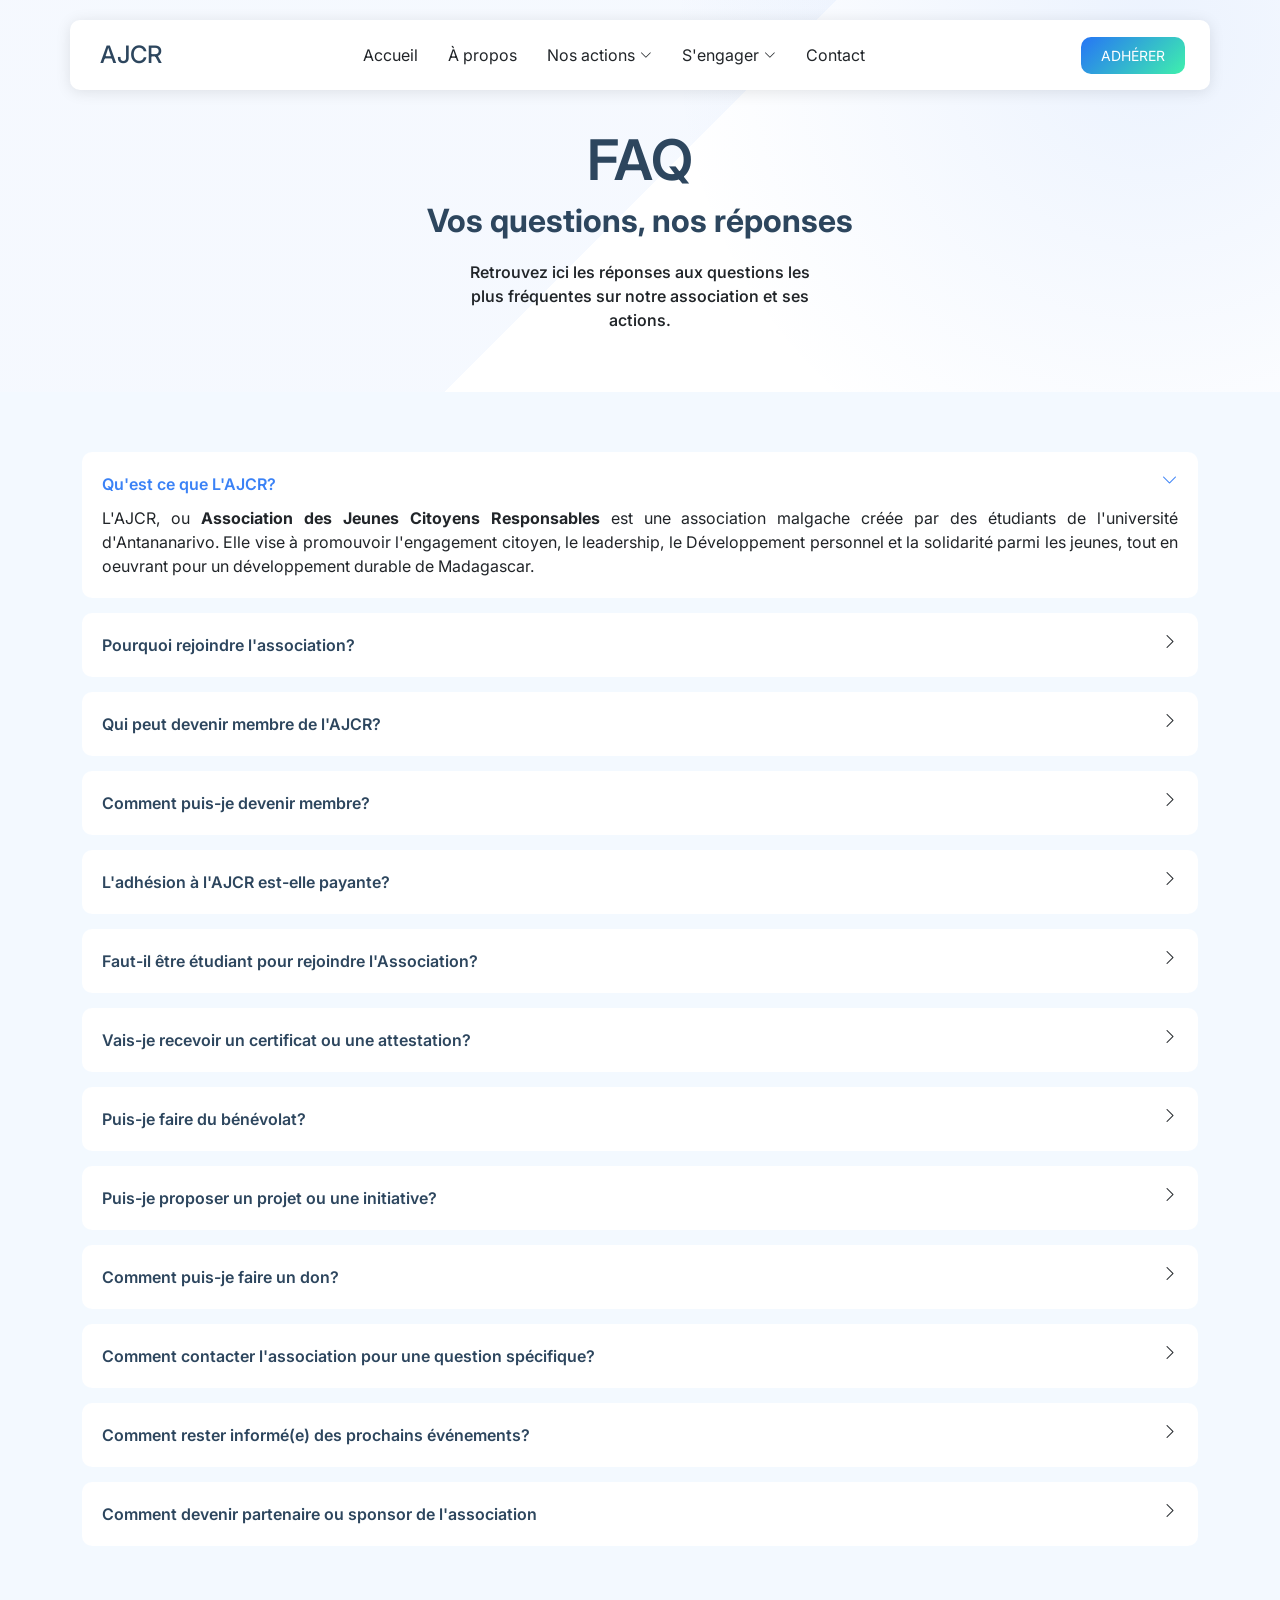
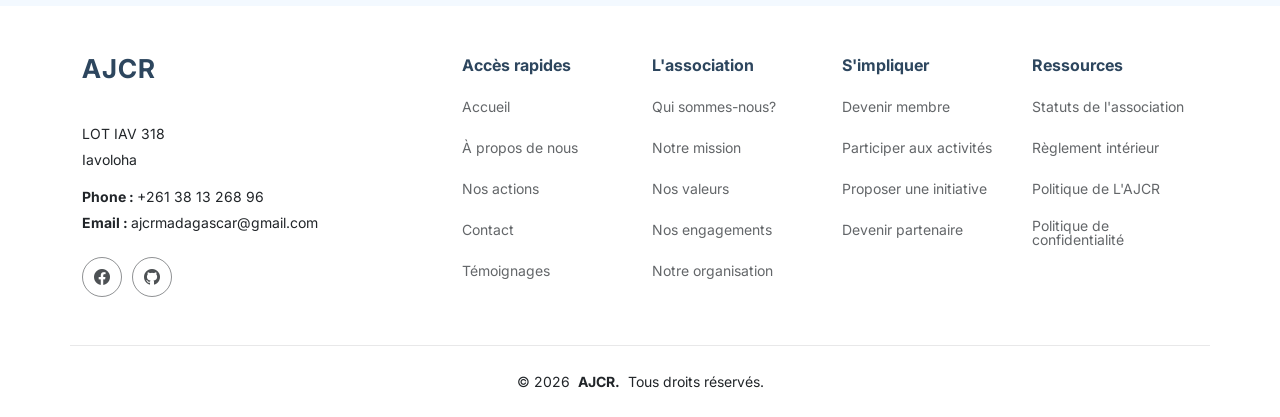
==== commit 57de54e8: "mise à jour" ====
--- a/faq.html
+++ b/faq.html
@@ -4,22 +4,25 @@
 <head>
   <meta charset="utf-8">
   <meta content="width=device-width, initial-scale=1.0" name="viewport">
-  <title>Association des Jeunes citoyennes Responsables</title>
+  <title>Association des Jeunes citoyens Responsables</title>
   <meta name="description"
     content="AJCR est une association de jeunes citoyen responsables à Madagascar, engagée dans le leadership, le civisme et le développement personnel à travers des actions concrétes et impactantes.">
   <meta name="keywords"
     content="AJCR, association, des, jeunes, citoyens, responsables, engagement citoyen, leadership">
 
   <!-- Favicons -->
-  <link href="assets/img/ajcr.png" rel="icon">
-  <link href="assets/img/ajcr.png" rel="apple-touch-icon">
+  <link rel="icon" type="image/png" href="favicon-96x96.png" sizes="96x96" />
+  <link rel="icon" type="image/svg+xml" href="favicon.svg" />
+  <link rel="shortcut icon" href="favicon.ico" />
+  <link rel="apple-touch-icon" sizes="180x180" href="apple-touch-icon.png" />
+  <meta name="apple-mobile-web-app-title" content="ajcr" />
+  <link rel="manifest" href="site.webmanifest" />
 
   <!-- Fonts -->
   <link href="https://fonts.googleapis.com" rel="preconnect">
   <link href="https://fonts.gstatic.com" rel="preconnect" crossorigin>
-  <link
-    href="https://fonts.googleapis.com/css2?family=Roboto:ital,wght@0,100;0,300;0,400;0,500;0,700;0,900;1,100;1,300;1,400;1,500;1,700;1,900&family=Inter:wght@100;200;300;400;500;600;700;800;900&family=Nunito:ital,wght@0,200;0,300;0,400;0,500;0,600;0,700;0,800;0,900;1,200;1,300;1,400;1,500;1,600;1,700;1,800;1,900&display=swap"
-    rel="stylesheet">
+  <link href="https://fonts.googleapis.com/css2?family=Inter:wght@300;400;600,700&display=swap" rel="stylesheet">
+
 
   <!-- fichier bootstrap -->
   <link href="assets/vendor/bootstrap/css/bootstrap.min.css" rel="stylesheet">
@@ -31,17 +34,15 @@
   <!-- fichier main.css -->
   <link href="assets/css/main.css" rel="stylesheet">
 
-  <!-- Google Tag Manager -->
-  <script>(function (w, d, s, l, i) {
-      w[l] = w[l] || []; w[l].push({
-        'gtm.start':
-          new Date().getTime(), event: 'gtm.js'
-      }); var f = d.getElementsByTagName(s)[0],
-        j = d.createElement(s), dl = l != 'dataLayer' ? '&l=' + l : ''; j.async = true; j.src =
-          'https://www.googletagmanager.com/gtm.js?id=' + i + dl; f.parentNode.insertBefore(j, f);
-    })(window, document, 'script', 'dataLayer', 'GTM-KNG8LFF8');
+  <!-- Google tag (gtag.js) -->
+  <script async src="https://www.googletagmanager.com/gtag/js?id=G-XXT00TRM9B"></script>
+  <script>
+    window.dataLayer = window.dataLayer || [];
+    function gtag() { dataLayer.push(arguments); }
+    gtag('js', new Date());
+    gtag('config', 'G-XXT00TRM9B');
   </script>
-  <!-- End Google Tag Manager -->
+  <!-- End Google Tag -->
   <!-- ==============================================================
   le site officielle de l'association des jeunees citoyen responsable
   page dédiée aux faq  
@@ -49,14 +50,6 @@
 </head>
 
 <body class="index-page">
-
-  <!-- Google Tag Manager (noscript) -->
-  <noscript>
-    <iframe src="https://www.googletagmanager.com/ns.html?id=GTM-KNG8LFF8" height="0" width="0"
-      style="display:none;visibility:hidden">
-    </iframe>
-  </noscript>
-  <!-- End Google Tag Manager (noscript) -->
 
   <header id="header" class="header d-flex align-items-center fixed-top">
     <div
@@ -294,8 +287,8 @@
           <div class="footer-contact pt-3">
             <p>LOT IAV 318</p>
             <p>Iavoloha</p>
-            <p class="mt-3"><strong>Phone:</strong> <span>+261 38 13 268 96</span></p>
-            <p><strong>Email:</strong> <span>ajcrmadagascar@gmail.com</span></p>
+            <p class="mt-3"><strong>Phone : </strong><span>+261 38 13 268 96</span></p>
+            <p><strong>Email : </strong><span>ajcrmadagascar@gmail.com</span></p>
           </div>
           <div class="social-links d-flex mt-4">
             <a href="https://www.facebook.com/AJCRMADAGASCAR"><i class="bi bi-facebook"></i></a>
--- a/assets/css/main.css
+++ b/assets/css/main.css
@@ -1,32 +1,32 @@
-/**
-* Template Name: AJCR
+/*
+* nom : AJCR
 */
 
 /*--------------------------------------------------------------
-# Font & Color Variables
+# Font & Couleur (Variables)
 --------------------------------------------------------------*/
 /* Fonts */
 :root {
-  --default-font: "Roboto", system-ui, -apple-system, "Segoe UI", Roboto, "Helvetica Neue", Arial, "Noto Sans", "Liberation Sans", sans-serif, "Apple Color Emoji", "Segoe UI Emoji", "Segoe UI Symbol", "Noto Color Emoji";
-  --heading-font: "Nunito", sans-serif;
-  --nav-font: "Inter", sans-serif;
-}
-
-/* Global Colors - The following color variables are used throughout the website. Updating them here will change the color scheme of the entire website */
+  --default-font: "Inter", system-ui, -apple-system, Arial, sans-serif;
+  --heading-font:  "Inter", system-ui, -apple-system, Arial, sans-serif;
+  --nav-font:  "Inter", system-ui, -apple-system, Arial, sans-serif;
+}
+
+/* l'ensemble des variables couleurs du site web ajcr */
 :root {
   --background-color: #ffffff;
-  /* Background color for the entire website, including individual sections */
+  /* Background color du site ainsi que celui des sections */
   --default-color: #212529;
-  /* Default color used for the majority of the text content across the entire website */
+  /* couleur par défaut de certains text du site web */
   --heading-color: #2d465e;
-  /* Color for headings, subheadings and title throughout the website */
-  --accent-color: linear-gradient(135deg, #3b82f6, #6df5c1);
+  /* Couleur des boutons de certains texte du site web */
+  --accent-color: linear-gradient(135deg, #2675f5, #3ff0ad);
   --accent-color-2: #3b82f6;
-  /* Accent color that represents your brand on the website. It's used for buttons, links, and other elements that need to stand out */
+  /* couleur de certains boutons, liens, et autre élément */
   --surface-color: #ffffff;
-  /* The surface color is used as a background of boxed elements within sections, such as cards, icon boxes, or other elements that require a visual separation from the global background. */
+  /* la couleur des background des élément, icon des box, des cards, et autre élément du site */
   --contrast-color: #ffffff;
-  /* Contrast color for text, ensuring readability against backgrounds of accent, heading, or default colors. */
+  /* la couleur des sections à propsos du site du texte et du soulignement */
   --allsection-after-icone1-color: rgba(255, 166, 0, 0.434);
   --allsection-after-icone2-color: rgba(12, 99, 221, 0.434);
   --allsection-after-icone3-color: rgba(0, 128, 0, 0.434);
@@ -34,23 +34,23 @@
   /* couleur des icônes et de la barre en bas de la déscription   */
 }
 
-/* Nav Menu Colors - The following color variables are used specifically for the navigation menu. They are separate from the global colors to allow for more customization options */
+/* couleur de la barre de navigations du site  */
 :root {
   --nav-color: #212529;
-  /* The default color of the main navmenu links */
+  /* couleur par défaut du main et des liens du menu de navigation */
   --nav-hover-color: #0d83fd;
-  /* Applied to main navmenu links when they are hovered over or active */
+  /* couleur appliquer aux liens du barre de navigation aprés le hover ou active */
   --nav-mobile-background-color: #ffffff;
-  /* Used as the background color for mobile navigation menu */
+  /* couleur du background pour la barre de navigation sur mobile */
   --nav-dropdown-background-color: #ffffff;
-  /* Used as the background color for dropdown items that appear when hovering over primary navigation items */
+  /* background color utiliser pour les dropdown items aprés le hover */
   --nav-dropdown-color: #212529;
-  /* Used for navigation links of the dropdown items in the navigation menu. */
+  /* couleur utilisé pour le lien du dropdown dans le menu de navigation */
   --nav-dropdown-hover-color: #0d83fd;
-  /* Similar to --nav-hover-color, this color is applied to dropdown navigation links when they are hovered over. */
-}
-
-/* Color Presets - These classes override global colors when applied to any section or element, providing reuse of the sam color scheme. */
+  /*  --nav-hover-color, couleur appliqué aux lien aprés le hover. */
+}
+
+/*couleur appliqué aux sections etc. */
 
 .light-background {
   --background-color: #f3f9ff;
@@ -71,7 +71,7 @@
 }
 
 /*--------------------------------------------------------------
-# General Styling & Shared Classes
+# style genéral & Classes commun
 --------------------------------------------------------------*/
 
 body {
@@ -102,7 +102,7 @@
 }
 
 /*--------------------------------------------------------------
-# Global Header
+# Header global
 --------------------------------------------------------------*/
 .header {
   --background-color: rgba(255, 255, 255, 0);
@@ -485,7 +485,6 @@
   font-size: 14px;
   font-family: var(--heading-font);
 }
-
 
 @media (max-width:768px) {
   .social-links {
@@ -1559,7 +1558,6 @@
 
 @media (max-width:325px) {
 
-
   #icône-1-1 {
     color: var(--allsection-after-icone1-color);
   }
@@ -1599,6 +1597,15 @@
   color: black;
 }
 
+.features-cards .feature-box li {
+  font-size: 15px;
+}
+
+.features-cards .feature-box h6 {
+  font-size: 16px;
+  margin-top: 1%;
+}
+
 .features-cards .feature-box a {
   font-size: 15px;
   margin-bottom: 0;
@@ -1640,7 +1647,6 @@
 .features-cards .feature-box.red i {
   color: #f28484;
 }
-
 
 /*--------------------------------------------------------------
 # Features 2 Section
@@ -2091,7 +2097,6 @@
   transform: translateX(5px);
 }
 
-
 /* responsive pour les écrans de téléphone */
 @media(max-width:553px) {
   .services .service-card {
@@ -2143,7 +2148,6 @@
 }
 
 /* fin de la responsive */
-
 /*--------------------------------------------------------------
 # Section Actions
 --------------------------------------------------------------*/
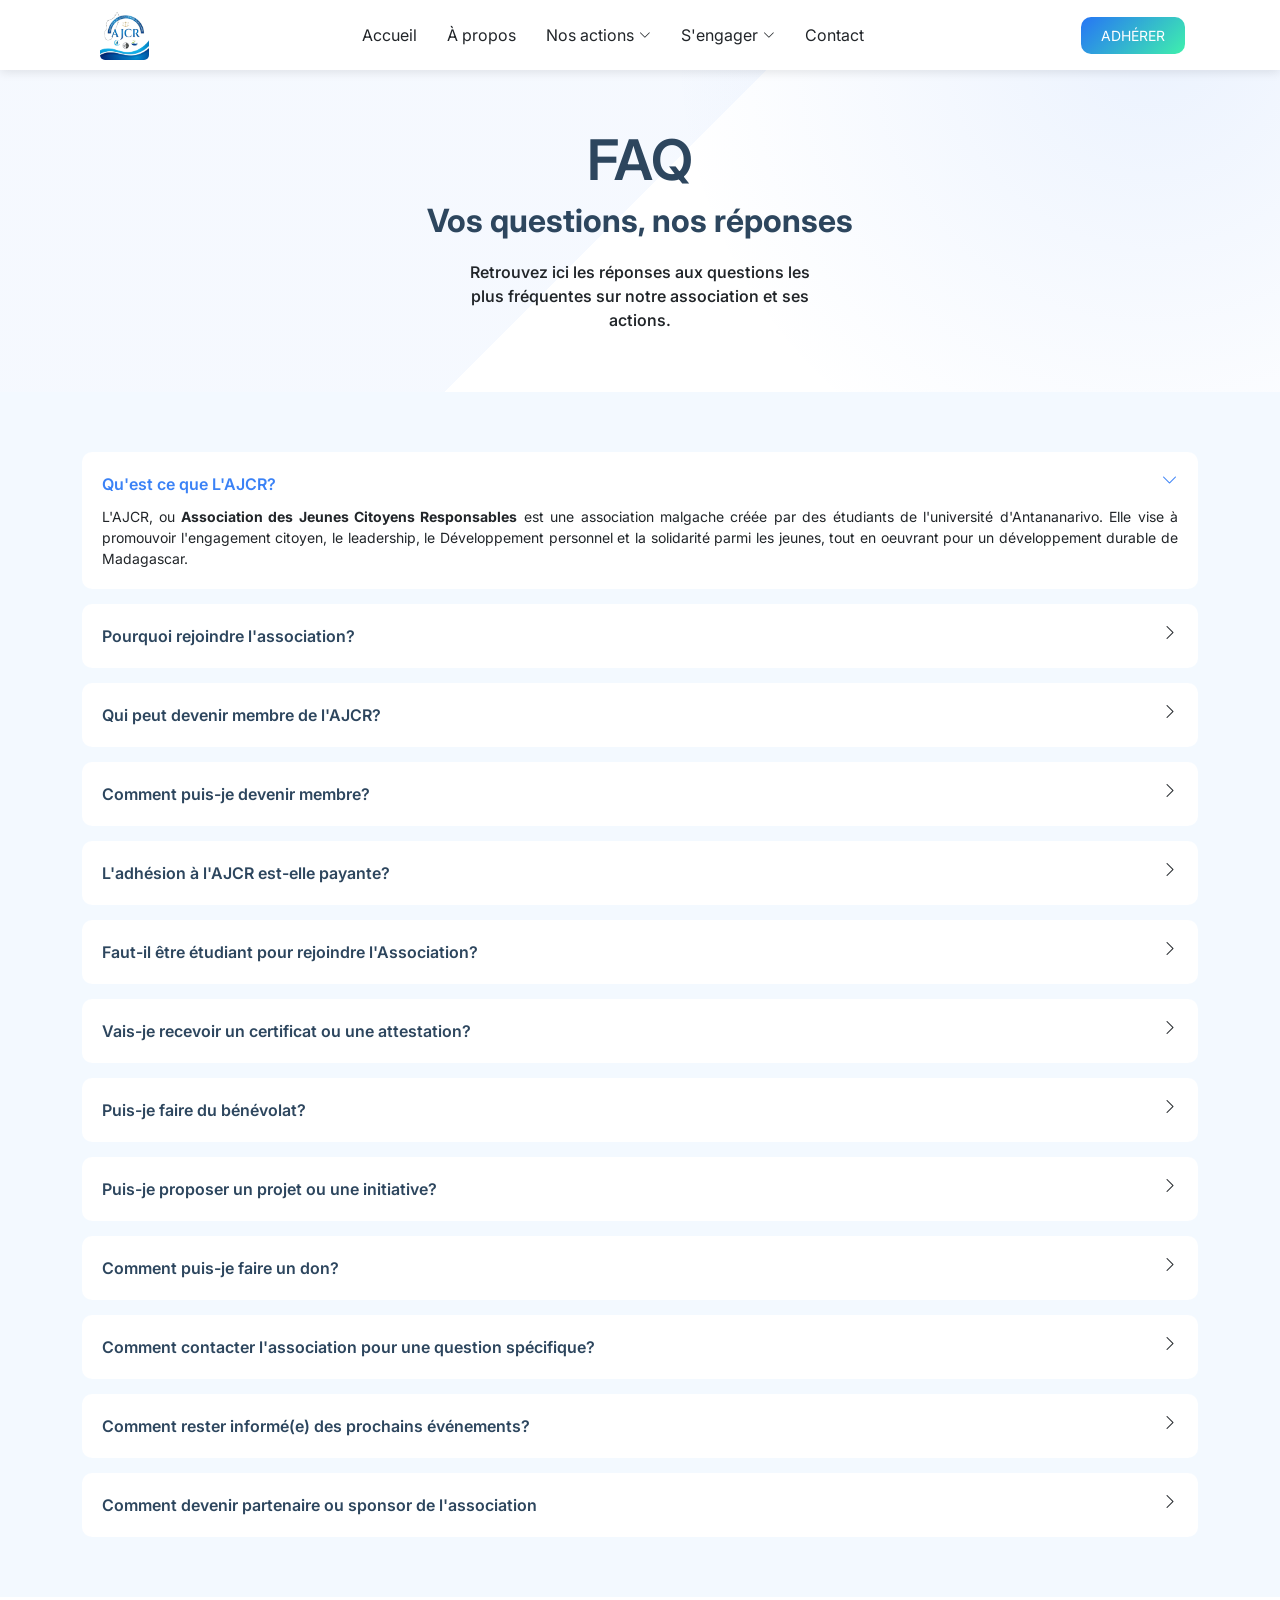
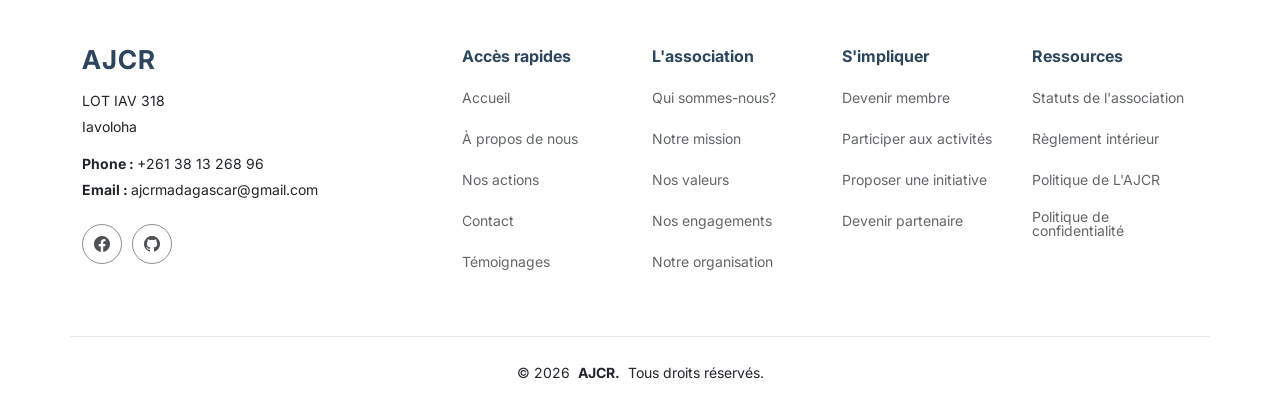
==== commit e55d66d4: "maj" ====
--- a/faq.html
+++ b/faq.html
@@ -51,12 +51,11 @@
 
 <body class="index-page">
 
-  <header id="header" class="header d-flex align-items-center fixed-top">
-    <div
-      class="header-container container-fluid container-xl position-relative d-flex align-items-center justify-content-between">
-
-      <a href="index.html" class="logo d-flex align-items-center me-auto me-xl-0">
-        <h1 class="Nom-du-site"><span id="A">A</span>JCR</h1>
+  <header id="header" class="header fixed-top">
+    <div class="header-container container-fluid container-xl">
+
+      <a href="index.html" class="logo me-auto me-xl-0">
+        <img class="navbar-image" src="assets/img/ajcr2.png" alt="">
       </a>
 
       <nav id="Menu-de-navigation" class="Menu-de-navigation">
@@ -64,18 +63,18 @@
           <li><a href="index.html#hero">Accueil</a></li>
           <li><a href="à-propos.html">À propos</a></li>
           <li class="dropdown">
-            <a href="#Nos-actions"><span>Nos actions</span><i class="bi bi-chevron-down toggle-dropdown"></i></a>
+            <a href="index.html#Nos-actions"><span>Nos actions</span><i class="bi bi-chevron-down toggle-dropdown"></i></a>
             <ul>
-              <li><a href="#">Champs d'action</a></li>
+              <li><a href="index.html#features-2">Champs d'action</a></li>
               <li><a href="section-details.html">Voir les Sections</a></li>
             </ul>
           </li>
           <li class="dropdown"><a href="#"><span>S'engager</span><i class="bi bi-chevron-down toggle-dropdown"></i></a>
             <ul>
-              <li><a href="index.html#Nos-engagenments">Nos engagements</a></li>
+              <li><a href="à-propos.html#Engagement">Nos engagements</a></li>
               <li class="dropdown"><a href="index.html#Avec-nous"><span>Agir avec nous</span> <i
                     class="bi bi-chevron-down toggle-dropdown"></i></a>
-                <ul>                  
+                <ul>
                   <li><a href="https://forms.gle/aZLfjE8czCj9Nwq28">Participer aux activités</a></li>
                   <li><a href="https://forms.gle/UtaUMvUK39aXGhhe7">Proposer une initiative</a></li>
                   <li><a href="https://forms.gle/JMhozHPYaGedR1356">Devenir partenaire</a></li>
@@ -87,7 +86,7 @@
         </ul>
         <i class="mobile-nav-toggle d-xl-none bi bi-list"></i>
       </nav>
-      <a class="btn-getstarted" href="https://forms.gle/XsCxbrKnExZRvkuF6">ADHÉRER</a>
+      <a class="btn-adhérer" href="https://forms.gle/XsCxbrKnExZRvkuF6">ADHÉRER</a>
     </div>
   </header>
 
@@ -281,7 +280,7 @@
       <div class="row gy-4">
         <!-- Début -->
         <div class="col-lg-4 col-md-6 footer-about">
-          <a href="index.html" class="logo d-flex align-items-center">
+          <a href="index.html" class="logo">
             <span class="Nom-du-site">AJCR</span>
           </a>
           <div class="footer-contact pt-3">
@@ -290,7 +289,7 @@
             <p class="mt-3"><strong>Phone : </strong><span>+261 38 13 268 96</span></p>
             <p><strong>Email : </strong><span>ajcrmadagascar@gmail.com</span></p>
           </div>
-          <div class="social-links d-flex mt-4">
+          <div class="social-links mt-4">
             <a href="https://www.facebook.com/AJCRMADAGASCAR"><i class="bi bi-facebook"></i></a>
             <a href="https://github.com/ajcrmadagascar-prog"><i class="bi bi-github"></i></a>
           </div>
@@ -345,15 +344,14 @@
       </div>
     </div>
     <!-- début -->
-    <div class="container copyright text-center mt-4">
+    <div class="container copyright mt-4">
       <p>© <span>2026</span> <strong class="px-1 Nom-du-site">AJCR.</strong> <span>Tous droits réservés.</span></p>
     </div>
     <!-- fin -->
   </footer>
 
   <!-- Scroll Top -->
-  <a href="#" id="scroll-top" class="scroll-top d-flex align-items-center justify-content-center"><i
-      class="bi bi-arrow-up-short"></i></a>
+  <a href="#" id="scroll-top" class="scroll-top"><i class="bi bi-arrow-up-short"></i></a>
 
   <!-- fichier bootstrap js -->
   <script src="assets/vendor/bootstrap/js/bootstrap.bundle.min.js"></script>
--- a/assets/css/main.css
+++ b/assets/css/main.css
@@ -8,8 +8,8 @@
 /* Fonts */
 :root {
   --default-font: "Inter", system-ui, -apple-system, Arial, sans-serif;
-  --heading-font:  "Inter", system-ui, -apple-system, Arial, sans-serif;
-  --nav-font:  "Inter", system-ui, -apple-system, Arial, sans-serif;
+  --heading-font: "Inter", system-ui, -apple-system, Arial, sans-serif;
+  --nav-font: "Inter", system-ui, -apple-system, Arial, sans-serif;
 }
 
 /* l'ensemble des variables couleurs du site web ajcr */
@@ -105,19 +105,26 @@
 # Header global
 --------------------------------------------------------------*/
 .header {
-  --background-color: rgba(255, 255, 255, 0);
+  display: flex;
+  align-items: center;
+  --background-color: rgb(255, 255, 255);
   color: var(--default-color);
   background-color: var(--background-color);
-  padding: 20px 0;
+  box-shadow: 0px 2px 10px rgba(0, 0, 0, 0.1);
+  padding: 0;
   transition: all 0.5s;
   z-index: 997;
 }
 
 .header .header-container {
+  position: relative;
+  display: flex;
+  align-items: center;
+  justify-content: space-between;
   background: var(--surface-color);
-  border-radius: 10px;
+  border-bottom-left-radius: 10px;
+  border-bottom-right-radius: 10px;
   padding: 5px 25px;
-  box-shadow: 0px 2px 15px rgba(0, 0, 0, 0.1);
 }
 
 .scrolled .header .header-container {
@@ -125,13 +132,16 @@
 }
 
 .header .logo {
+  display: flex;
+  align-items: center;
   line-height: 1;
   padding-left: 5px;
 }
 
 .header .logo img {
-  max-height: 36px;
-  margin-right: 8px;
+  max-height: 50px;
+  border-radius: 5px;
+  margin-right: 10px;
 }
 
 .header .logo h1 {
@@ -141,8 +151,8 @@
   color: var(--heading-color);
 }
 
-.header .btn-getstarted,
-.header .btn-getstarted:focus {
+.header .btn-adhérer,
+.header .btn-adhérer:focus {
   color: var(--contrast-color);
   background: var(--accent-color);
   font-size: 14px;
@@ -152,8 +162,8 @@
   transition: 0.3s;
 }
 
-.header .btn-getstarted:hover,
-.header .btn-getstarted:focus:hover {
+.header .btn-adhérer:hover,
+.header .btn-adhérer:focus:hover {
   color: var(--contrast-color);
   background: color-mix(in srgb, var(--accent-color-2), transparent 15%);
 }
@@ -266,12 +276,10 @@
     left: -100%;
     visibility: visible;
   }
+
 }
 
 @media (max-width: 1199px) {
-  .header {
-    padding-top: 10px;
-  }
 
   .header .header-container {
     margin-left: 10px;
@@ -283,10 +291,14 @@
     order: 1;
   }
 
-  .header .btn-getstarted {
+  .header .btn-adhérer {
+    position: absolute;
     order: 2;
-    margin: 0 10px 0 0;
+    right: 55px;
+    margin: 0;
     padding: 6px 15px;
+    display: block;
+    z-index: 9999;
   }
 
   .header .Menu-de-navigation {
@@ -314,15 +326,19 @@
     display: none;
     list-style: none;
     position: absolute;
-    inset: 60px 20px 20px 20px;
-    padding: 10px 0;
+    inset: 69px 0px 0px 0px;
+    padding: 0;
     margin: 0;
-    border-radius: 6px;
     background-color: var(--nav-mobile-background-color);
     overflow-y: auto;
     transition: 0.3s;
     z-index: 9998;
-    box-shadow: 0px 0px 30px rgba(0, 0, 0, 0.1);
+  }
+
+  .Menu-de-navigation ul li {
+    background: linear-gradient(color-mix(in srgb, var(--accent-color-2), transparent 95%) 100%, color-mix(in srgb, var(--accent-color-2), transparent 98%) 25%, transparent 50%);
+    border-radius: 5px;
+    margin: 2%;
   }
 
   .Menu-de-navigation a,
@@ -349,8 +365,8 @@
     display: flex;
     align-items: center;
     justify-content: center;
-    border-radius: 50%;
-    transition: 0.3s;
+    border-radius: 10px;
+    transition: 0.8s;
     background: color-mix(in srgb, var(--accent-color), transparent 90%);
   }
 
@@ -377,21 +393,19 @@
     position: static;
     display: none;
     z-index: 99;
-    padding: 10px 0;
-    margin: 10px 20px;
     background-color: var(--nav-dropdown-background-color);
     border: 1px solid color-mix(in srgb, var(--default-color), transparent 90%);
     box-shadow: none;
     transition: all 0.5s ease-in-out;
   }
 
-  .Menu-de-navigation .dropdown ul ul {
-    background-color: rgba(33, 37, 41, 0.1);
-  }
-
   .Menu-de-navigation .dropdown>.dropdown-active {
     display: block;
-    background-color: rgba(33, 37, 41, 0.03);
+    border: none;
+  }
+
+  .Menu-de-navigation .dropdown>.dropdown-active li {
+    margin: 2% 0 0;
   }
 
   .mobile-nav-active {
@@ -399,11 +413,10 @@
   }
 
   .mobile-nav-active .mobile-nav-toggle {
-    color: #fff;
     position: absolute;
     font-size: 32px;
-    top: 15px;
-    right: 15px;
+    top: 18px;
+    right: 23px;
     margin-right: 0;
     z-index: 9999;
   }
@@ -412,7 +425,7 @@
     position: fixed;
     overflow: hidden;
     inset: 0;
-    background: rgba(33, 37, 41, 0.8);
+    background: rgba(255, 255, 255, 0);
     transition: 0.3s;
   }
 
@@ -435,12 +448,18 @@
   box-shadow: 0 5px 15px rgba(0, 0, 0, 0.144);
 }
 
+.social-links{
+  display: flex;
+}
+
 @media (max-width:1024px) {
   .footer-top {
     text-align: left;
   }
 
   .footer .footer-about .logo {
+    display: flex;
+    align-items: center;
     justify-content: left;
   }
 
@@ -466,11 +485,6 @@
 .footer .footer-about .logo {
   line-height: 1;
   margin-bottom: 25px;
-}
-
-.footer .footer-about .logo img {
-  max-height: 40px;
-  margin-right: 6px;
 }
 
 .footer .footer-about .logo span {
@@ -488,6 +502,7 @@
 
 @media (max-width:768px) {
   .social-links {
+    display: flex;
     align-items: center;
     justify-content: center;
   }
@@ -560,6 +575,7 @@
 }
 
 .footer .copyright {
+  text-align: center;
   padding: 25px 0;
   border-top: 1px solid color-mix(in srgb, var(--default-color), transparent 90%);
 }
@@ -577,6 +593,9 @@
 # boutton Scroll Top 
 --------------------------------------------------------------*/
 .scroll-top {
+  display: flex;
+  align-items: center;
+  justify-content: center;
   position: fixed;
   visibility: hidden;
   opacity: 0;
@@ -1356,9 +1375,9 @@
   }
 
   .features .tab-pane h3:after {
-    left: 45%;
-  }
-
+    left: 50%;
+    transform: translateX(-50%);
+  }
 }
 
 /* la fin du responsive de h3 et le h3:after */
@@ -1670,6 +1689,10 @@
   width: 30px;
 }
 
+.svg-icon-1 {
+  width: 35px;
+}
+
 .features-2 .feature-item .feature-content h3 {
   font-size: 20px;
   font-weight: 600;
@@ -1917,7 +1940,36 @@
   padding: 30px;
   border-radius: 1.5%;
   position: relative;
+  overflow: hidden;
   height: 100%;
+}
+
+.testimonials .testimonial-item::after {
+  content: "";
+  position: absolute;
+  inset: 0;
+  background: radial-gradient(circle at 70% 30%, rgba(0, 170, 255, 0.2), transparent 90%);
+  filter: blur(60px);
+  opacity: 0.4;
+  pointer-events: none;
+}
+
+
+.testimonials .testimonial-item .quote-bg {
+  position: absolute;
+  opacity: 0.08;
+  width: 54%;
+  height: 300px;
+  right: 17px;
+  top: 22%;
+  pointer-events: none;
+}
+
+/* responsive pour les écrans de téléphone */
+@media(max-width:553px) {
+  .testimonials .testimonial-item .quote-bg {
+    width: 70%;
+  }
 }
 
 .testimonials .testimonial-item .testimonial-img {
@@ -2315,9 +2367,26 @@
 
 .faq .faq-container .faq-item .faq-content p {
   text-align: justify;
+  hyphens: auto;
   margin-bottom: 0;
   overflow: hidden;
-}
+  font-size: 14px;
+}
+
+/* parti qui rend la page responsive */
+@media (max-width:449px) {
+  .faq .faq-container .faq-item .faq-content p {
+    text-align: justify;
+    hyphens: auto;
+    font-size: 13px;
+  }
+
+  .faq .faq-container .faq-item h3 {
+    font-size: 16px;
+  }
+}
+
+/* fin de la partie */
 
 .faq .faq-container .faq-item .faq-toggle {
   position: absolute;
@@ -2350,10 +2419,31 @@
 }
 
 /*--------------------------------------------------------------
-# Call To Action 2 Section
+# Section Ressource 
 --------------------------------------------------------------*/
 .Ressources {
   padding: 80px 0;
+  position: relative;
+  clip-path: inset(0);
+}
+
+.Ressources img {
+  position: fixed;
+  top: 0;
+  left: 0;
+  display: block;
+  width: 100%;
+  height: 100%;
+  object-fit: cover;
+  z-index: 1;
+}
+
+.Ressources:before {
+  content: "";
+  background: color-mix(in srgb, var(--background-color), transparent 35%);
+  position: absolute;
+  inset: 0;
+  z-index: 2;
 }
 
 .Ressources .container {
@@ -2482,7 +2572,6 @@
 /* ------------------------------------------------------------
 la section qui fait que la partie modal soit responsive
 ------------------------------------------------------------- */
-
 @media(max-width:568px) {
   #file-modal-div-2 {
     padding: 3%;
@@ -2680,6 +2769,83 @@
   box-shadow: 0 0 25px rgba(0, 0, 0, 0.05);
 }
 
+/* l'icône loader */
+
+#loader {
+  display: none;
+  backdrop-filter: blur(0.5px);
+  position: fixed;
+  top: 0;
+  left: 0;
+  width: 100%;
+  height: 100%;
+  justify-content: center;
+  align-items: center;
+  z-index: 9999;
+}
+
+/* image responsive plus rotation de icône loader */
+
+.loader-img {
+  width: clamp(60px, 10vw, 85px);
+  max-width: 40vw;
+  animation: spin 0.7s linear infinite;
+}
+
+/* responsive du loader */
+
+@media (min-width: 1200px) {
+  #loader {
+    background: rgba(0, 0, 0, 0.14);
+  }
+}
+
+/* fin du responsive */
+
+@keyframes spin {
+  100% {
+    transform: rotate(360deg);
+  }
+}
+
+/* notification qui aprés le loader */
+.notif {
+  display: flex;
+  position: fixed;
+  top: 50%;
+  left: 50%;
+  padding: 30px 40px;
+  border-radius: 10px;
+  color: white;
+  font-size: 18px;
+  transform: translate(-50%, -50%) scale(0.9);
+  text-align: center;
+  z-index: 10000;
+  opacity: 0;
+  transition: all 0.3s ease;
+}
+
+/* qui gère la visibilité */
+.notif.show {
+  opacity: 1;
+  transform: translate(-50%, -50%) scale(1);
+}
+
+/* les type de notification */
+.notif.success {
+  background: #28a746da;
+}
+
+.notif.error {
+  background: #dc3546dc;
+}
+
+/* caché */
+.hidden {
+  display: none;
+}
+
+/* fin de l'icône loader et notification */
 @media (max-width: 992px) {
   .contact .contact-form {
     padding: 1.5rem;
@@ -2742,7 +2908,6 @@
 /*--------------------------------------------------------------
 # Section Details
 --------------------------------------------------------------*/
-
 .section-details .section-box {
   background-color: var(--surface-color);
   padding: 20px;
@@ -2951,11 +3116,13 @@
   margin-bottom: 15px;
   border-radius: 10px;
   overflow: hidden;
+  font-size: 14px;
 }
 
 .partie h4 {
   color: var(--accent-color-2);
   font-weight: 600;
+  font-size: 17px;
 
 }
 
@@ -2969,10 +3136,12 @@
   .partie {
     text-align: justify;
     hyphens: auto;
+    font-size: 13px;
   }
 
   .partie h4 {
     text-align: center;
+    font-size: 17px;
   }
 
 }
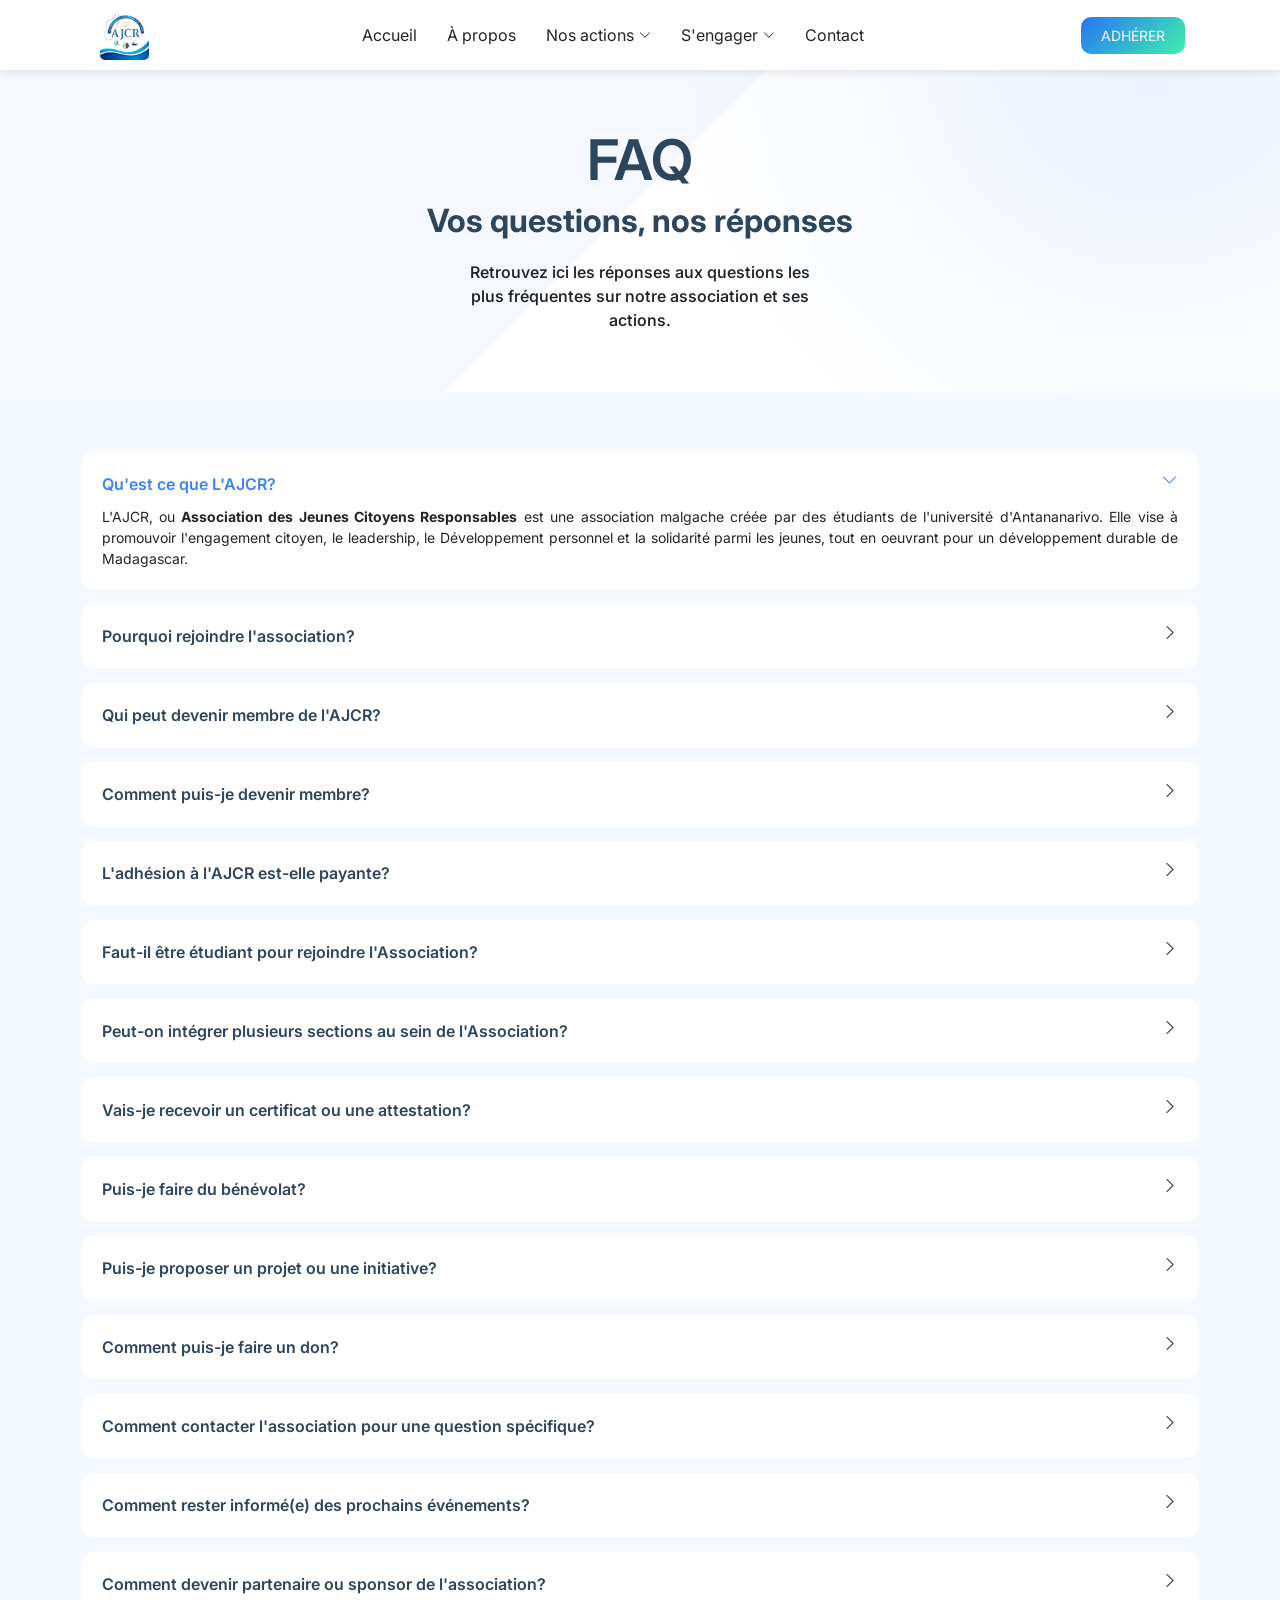
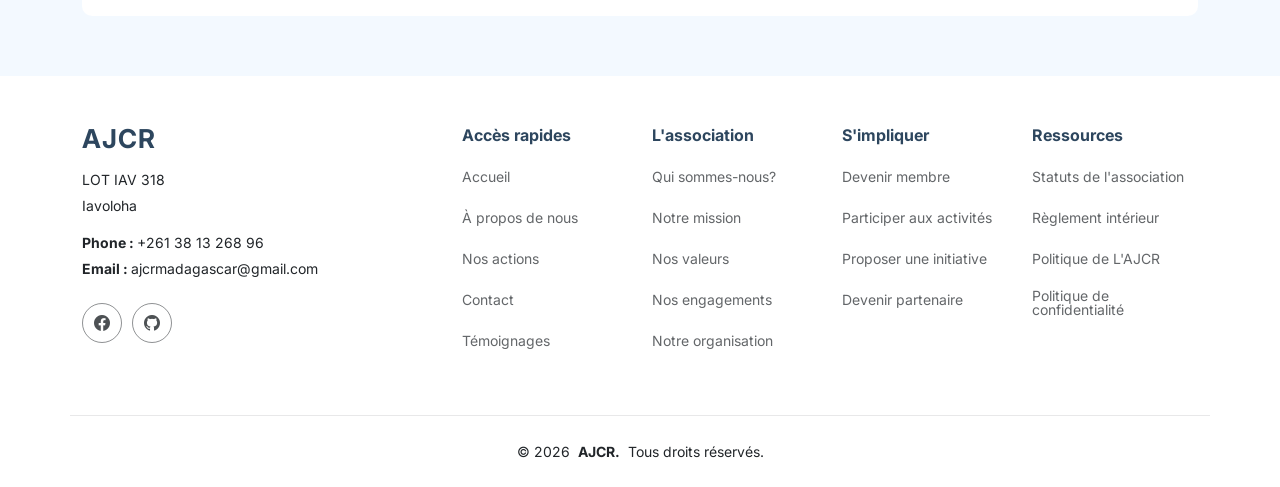
==== commit d8631820: "maj8" ====
--- a/faq.html
+++ b/faq.html
@@ -63,7 +63,8 @@
           <li><a href="index.html#hero">Accueil</a></li>
           <li><a href="à-propos.html">À propos</a></li>
           <li class="dropdown">
-            <a href="index.html#Nos-actions"><span>Nos actions</span><i class="bi bi-chevron-down toggle-dropdown"></i></a>
+            <a href="index.html#Nos-actions"><span>Nos actions</span><i
+                class="bi bi-chevron-down toggle-dropdown"></i></a>
             <ul>
               <li><a href="index.html#features-2">Champs d'action</a></li>
               <li><a href="section-details.html">Voir les Sections</a></li>
@@ -107,6 +108,7 @@
         <div class="row">
           <div class="col-lg-12" data-aos="fade-up" data-aos-delay="300">
             <div class="faq-container">
+
               <!-- Début de la question -->
               <div class="faq-item faq-active">
                 <h3>Qu'est ce que L'AJCR?</h3>
@@ -119,6 +121,7 @@
                 <i class="faq-toggle bi bi-chevron-right"></i>
               </div>
               <!-- fin de la question -->
+
               <!-- Début de la question -->
               <div class="faq-item">
                 <h3>Pourquoi rejoindre l'association?</h3>
@@ -129,6 +132,7 @@
                 <i class="faq-toggle bi bi-chevron-right"></i>
               </div>
               <!-- fin de la question -->
+
               <!-- Début de la question -->
               <div class="faq-item">
                 <h3>Qui peut devenir membre de l'AJCR?</h3>
@@ -140,133 +144,156 @@
                 <i class="faq-toggle bi bi-chevron-right"></i>
               </div>
               <!-- fin de la question -->
-              <div class="faq-container">
-                <!-- Début de la question -->
-                <div class="faq-item">
-                  <h3>Comment puis-je devenir membre?</h3>
-                  <div class="faq-content">
-                    <p>Pour devenir membre, il vous suffit de <span class="span-déscription">remplir notre formulaire
-                        d'inscription en ligne</span>
-                      et de suivre les instructions. Une fois validé, vous recevrez un email de confirmation.</p>
-                  </div>
-                  <i class="faq-toggle bi bi-chevron-right"></i>
-                </div>
-                <!-- fin de la question -->
-                <!-- Début de la question -->
-                <div class="faq-item">
-                  <h3>L'adhésion à l'AJCR est-elle payante?</h3>
-                  <div class="faq-content">
-                    <p>Oui, l'adhésion à l'AJCR est soumise à un droit d'entrée de <span class="span-déscription">4000
-                        Ar.</span> Ce montant
-                      permet de soutenir les activités et projets de l'association.</p>
-                  </div>
-                  <i class="faq-toggle bi bi-chevron-right"></i>
-                </div>
-                <!-- fin de la question -->
-                <!-- Début de la question -->
-                <div class="faq-item">
-                  <h3>Faut-il être étudiant pour rejoindre l'Association?</h3>
-                  <div class="faq-content">
-                    <p>Non, même si l'association cible principalement les jeunes et les étudiants, toute personnes
-                      motivée peut rejoindre ou soutenir ses action.</p>
-                  </div>
-                  <i class="faq-toggle bi bi-chevron-right"></i>
-                </div>
-                <!-- fin de la question -->
-                <!-- Début de la question -->
-                <div class="faq-item">
-                  <h3>Vais-je recevoir un certificat ou une attestation?</h3>
-                  <div class="faq-content">
-                    <p>Oui! des attestations de participation ou d'engagement peuvent être délivrées selon votre
-                      implication dans les activités.</p>
-                  </div>
-                  <i class="faq-toggle bi bi-chevron-right"></i>
-                </div>
-                <!-- fin de la question -->
-                <!-- Début de la question -->
-                <div class="faq-item">
-                  <h3>Puis-je faire du bénévolat?</h3>
-                  <div class="faq-content">
-                    <p>Oui! Nous accueillons volontiers les bénévoles. Vous pouvez vous inscrire via notre page
-                      <a href="index.html#Avec-nous" class="span-déscription">"Participer aux activités"</a> et nous
-                      indiquer vos
-                      disponibilités et
-                      compétences.
-                    </p>
-                  </div>
-                  <i class="faq-toggle bi bi-chevron-right"></i>
-                </div>
-                <!-- fin de la question -->
-                <!-- Début de la question -->
-                <div class="faq-item">
-                  <h3>Puis-je proposer un projet ou une initiative?</h3>
-                  <div class="faq-content">
-                    <p>Absolument! l'Association encourage les initiatives des jeunes. Vous pouvez soumettre votre idée
-                      via la section <a href="index.html#Avec-nous" class="span-déscription">avec
-                        l'AJCR (Proposer une initiative)</a> sur le site. </p>
-                  </div>
-                  <i class="faq-toggle bi bi-chevron-right"></i>
-                </div>
-                <!-- fin de la question -->
-                <!-- Début de la question -->
-                <div class="faq-item">
-                  <h3>Comment puis-je faire un don?</h3>
-                  <div class="faq-content">
-                    <p>Vous pouvez soutenir L'AJCR en faisant un don financier ou matériel pour cela :
-                      contactez directement le siège de l'association au <span class="span-déscription">038 13 268
-                        96</span> ou via l'adresse
-                      e-mail officielle <span class="span-déscription">"ajcrmadagascar@gmail.com".</span>
-                      1-Indiquez le type de don que vous souhaitez faire (financier, matériel ou autre ) et vos
-                      coordonnées.
-                      2-Le Bureau Exécutif vous guidera sur les modalités de transfert ou de remise du don.
-                      tous les dons sont utilisés exclusivement pour soutenir les projets et activités de l'AJCR
-                      conformément à ses statuts et à sa politique de transparence
-                    </p>
-                  </div>
-                  <i class="faq-toggle bi bi-chevron-right"></i>
-                </div>
-                <!-- fin de la question -->
-                <!-- Début de la question -->
-                <div class="faq-item">
-                  <h3>Comment contacter l'association pour une question spécifique?</h3>
-                  <div class="faq-content">
-                    <p>Vous pouvez nous contacter via notre <span class="span-déscription">formulaire de contact</span>
-                      sur la
-                      page <a href="index.html#contact" class="span-déscription">"Écrivez-nous"</a> ou par email à <span
-                        class="span-déscription">"ajcrmadagascar@gmail.com"</span>
-                    </p>
-                  </div>
-                  <i class="faq-toggle bi bi-chevron-right"></i>
-                </div>
-                <!-- fin de la question -->
-                <!-- Début de la question -->
-                <div class="faq-item">
-                  <h3>Comment rester informé(e) des prochains événements?</h3>
-                  <div class="faq-content">
-                    <p>Pour ne rien manquer des activités et évenements de l'AJCR, vous pouvez :
-                      Suivre nos réseaux sociaux officiels où nous publions les actualités et les invitations aux
-                      événements.
-                      Ainsi, vous serez toujours au courant des activités, ateliers, etc...
-                    </p>
-                  </div>
-                  <i class="faq-toggle bi bi-chevron-right"></i>
-                </div>
-                <!-- fin de la question -->
-                <!-- Début de la question -->
-                <div class="faq-item">
-                  <h3>Comment devenir partenaire ou sponsor de l'association</h3>
-                  <div class="faq-content">
-                    <p>Pour devenir partenaire ou sponsor de l'AJCR, consultez notre section <a
-                        href="index.html#Avec-nous" class="span-déscription">avec
-                        l'AJCR</a> vous y trouverez le formulaire de contact <a href="index.html#Avec-nous"
-                        class="span-déscription">"Devenir
-                        partenaire"</a> pour
-                      collaborer avec nous.</p>
-                  </div>
-                  <i class="faq-toggle bi bi-chevron-right"></i>
-                </div>
-                <!-- fin de la question -->
-              </div>
+
+              <!-- Début de la question -->
+              <div class="faq-item">
+                <h3>Comment puis-je devenir membre?</h3>
+                <div class="faq-content">
+                  <p>Pour devenir membre, il vous suffit de <span class="span-déscription">remplir notre formulaire
+                      d'inscription en ligne</span>
+                    et de suivre les instructions. Une fois validé, vous recevrez un email de confirmation.</p>
+                </div>
+                <i class="faq-toggle bi bi-chevron-right"></i>
+              </div>
+              <!-- fin de la question -->
+
+              <!-- Début de la question -->
+              <div class="faq-item">
+                <h3>L'adhésion à l'AJCR est-elle payante?</h3>
+                <div class="faq-content">
+                  <p>Oui, l'adhésion à l'AJCR est soumise à un droit d'entrée de <span class="span-déscription">4000
+                      Ar.</span> Ce montant
+                    permet de soutenir les activités et projets de l'association.</p>
+                </div>
+                <i class="faq-toggle bi bi-chevron-right"></i>
+              </div>
+              <!-- fin de la question -->
+
+              <!-- Début de la question -->
+              <div class="faq-item">
+                <h3>Faut-il être étudiant pour rejoindre l'Association?</h3>
+                <div class="faq-content">
+                  <p>Non, même si l'association cible principalement les jeunes et les étudiants, toute personnes
+                    motivée peut rejoindre ou soutenir ses action.</p>
+                </div>
+                <i class="faq-toggle bi bi-chevron-right"></i>
+              </div>
+              <!-- fin de la question -->
+
+              <!-- Début de la question -->
+              <div class="faq-item">
+                <h3>Peut-on intégrer plusieurs sections au sein de l'Association?</h3>
+                <div class="faq-content">
+                  <p>Oui, il est possible d'intégrer plusieurs sections de l'association, à condition de procéder à une
+                    inscription dans chacune des sections concernées et d'être en mesure de participer activement aux
+                    différentes activités organisées par celles-ci. Le membre doit également pouvoir respecter les
+                    engagements, les horaires et les responsabilités propres à chaque section afin d'assurer une
+                    participation sérieuse et régulière.</p>
+                </div>
+                <i class="faq-toggle bi bi-chevron-right"></i>
+              </div>
+              <!-- fin de la question -->
+
+              <!-- Début de la question -->
+              <div class="faq-item">
+                <h3>Vais-je recevoir un certificat ou une attestation?</h3>
+                <div class="faq-content">
+                  <p>Oui! des attestations de participation ou d'engagement peuvent être délivrées selon votre
+                    implication dans les activités.</p>
+                </div>
+                <i class="faq-toggle bi bi-chevron-right"></i>
+              </div>
+              <!-- fin de la question -->
+
+              <!-- Début de la question -->
+              <div class="faq-item">
+                <h3>Puis-je faire du bénévolat?</h3>
+                <div class="faq-content">
+                  <p>Oui! Nous accueillons volontiers les bénévoles. Vous pouvez vous inscrire via notre page
+                    <a href="index.html#Avec-nous" class="span-déscription">"Participer aux activités"</a> et nous
+                    indiquer vos
+                    disponibilités et
+                    compétences.
+                  </p>
+                </div>
+                <i class="faq-toggle bi bi-chevron-right"></i>
+              </div>
+              <!-- fin de la question -->
+
+              <!-- Début de la question -->
+              <div class="faq-item">
+                <h3>Puis-je proposer un projet ou une initiative?</h3>
+                <div class="faq-content">
+                  <p>Absolument! l'Association encourage les initiatives des jeunes. Vous pouvez soumettre votre idée
+                    via la section <a href="index.html#Avec-nous" class="span-déscription">avec
+                      l'AJCR (Proposer une initiative)</a> sur le site. </p>
+                </div>
+                <i class="faq-toggle bi bi-chevron-right"></i>
+              </div>
+              <!-- fin de la question -->
+
+              <!-- Début de la question -->
+              <div class="faq-item">
+                <h3>Comment puis-je faire un don?</h3>
+                <div class="faq-content">
+                  <p>Vous pouvez soutenir L'AJCR en faisant un don financier ou matériel pour cela :
+                    contactez directement le siège de l'association au <span class="span-déscription">038 13 268
+                      96</span> ou via l'adresse
+                    e-mail officielle <span class="span-déscription">"ajcrmadagascar@gmail.com".</span>
+                    1-Indiquez le type de don que vous souhaitez faire (financier, matériel ou autre ) et vos
+                    coordonnées.
+                    2-Le Bureau Exécutif vous guidera sur les modalités de transfert ou de remise du don.
+                    tous les dons sont utilisés exclusivement pour soutenir les projets et activités de l'AJCR
+                    conformément à ses statuts et à sa politique de transparence
+                  </p>
+                </div>
+                <i class="faq-toggle bi bi-chevron-right"></i>
+              </div>
+              <!-- fin de la question -->
+
+              <!-- Début de la question -->
+              <div class="faq-item">
+                <h3>Comment contacter l'association pour une question spécifique?</h3>
+                <div class="faq-content">
+                  <p>Vous pouvez nous contacter via notre <span class="span-déscription">formulaire de contact</span>
+                    sur la
+                    page <a href="index.html#contact" class="span-déscription">"Écrivez-nous"</a> ou par email à <span
+                      class="span-déscription">"ajcrmadagascar@gmail.com"</span>
+                  </p>
+                </div>
+                <i class="faq-toggle bi bi-chevron-right"></i>
+              </div>
+              <!-- fin de la question -->
+
+              <!-- Début de la question -->
+              <div class="faq-item">
+                <h3>Comment rester informé(e) des prochains événements?</h3>
+                <div class="faq-content">
+                  <p>Pour ne rien manquer des activités et évenements de l'AJCR, vous pouvez :
+                    Suivre nos réseaux sociaux officiels où nous publions les actualités et les invitations aux
+                    événements.
+                    Ainsi, vous serez toujours au courant des activités, ateliers, etc...
+                  </p>
+                </div>
+                <i class="faq-toggle bi bi-chevron-right"></i>
+              </div>
+              <!-- fin de la question -->
+
+              <!-- Début de la question -->
+              <div class="faq-item">
+                <h3>Comment devenir partenaire ou sponsor de l'association?</h3>
+                <div class="faq-content">
+                  <p>Pour devenir partenaire ou sponsor de l'AJCR, consultez notre section <a
+                      href="index.html#Avec-nous" class="span-déscription">avec
+                      l'AJCR</a> vous y trouverez le formulaire de contact <a href="index.html#Avec-nous"
+                      class="span-déscription">"Devenir
+                      partenaire"</a> pour
+                    collaborer avec nous.</p>
+                </div>
+                <i class="faq-toggle bi bi-chevron-right"></i>
+              </div>
+              <!-- fin de la question -->
+
             </div>
           </div>
         </div>
--- a/assets/css/main.css
+++ b/assets/css/main.css
@@ -2908,6 +2908,7 @@
 /*--------------------------------------------------------------
 # Section Details
 --------------------------------------------------------------*/
+
 .section-details .section-box {
   background-color: var(--surface-color);
   padding: 20px;
@@ -2916,6 +2917,13 @@
   border-radius: 2%;
 }
 
+.section-box-container {
+  background-color: white;
+  position: relative;
+  margin-bottom: 50px;
+  margin-top: 0;
+}
+
 .section-details .section-box+.section-box {
   margin-top: 30px;
 }
@@ -2926,6 +2934,16 @@
   border-bottom: 2px solid color-mix(in srgb, var(--default-color), transparent 92%);
   padding-bottom: 15px;
   margin-bottom: 15px;
+}
+
+/* les groupes de discussion */
+
+.section-details .section-box .whatsapp i {
+  color: rgb(13, 218, 13);
+}
+
+.section-details .section-box .whatsapp:hover {
+  color: rgb(13, 218, 13);
 }
 
 .section-details .services-list {
@@ -3093,18 +3111,6 @@
   margin-left: 3%;
 }
 
-/* --------------------------------
-#section-box-container
------------------------------------*/
-
-.section-box-container {
-  background-color: white;
-  position: relative;
-  margin-bottom: 50px;
-  margin-top: 0;
-
-}
-
 /*----------------------------------
 # page politique de confidentialité
 -----------------------------------*/
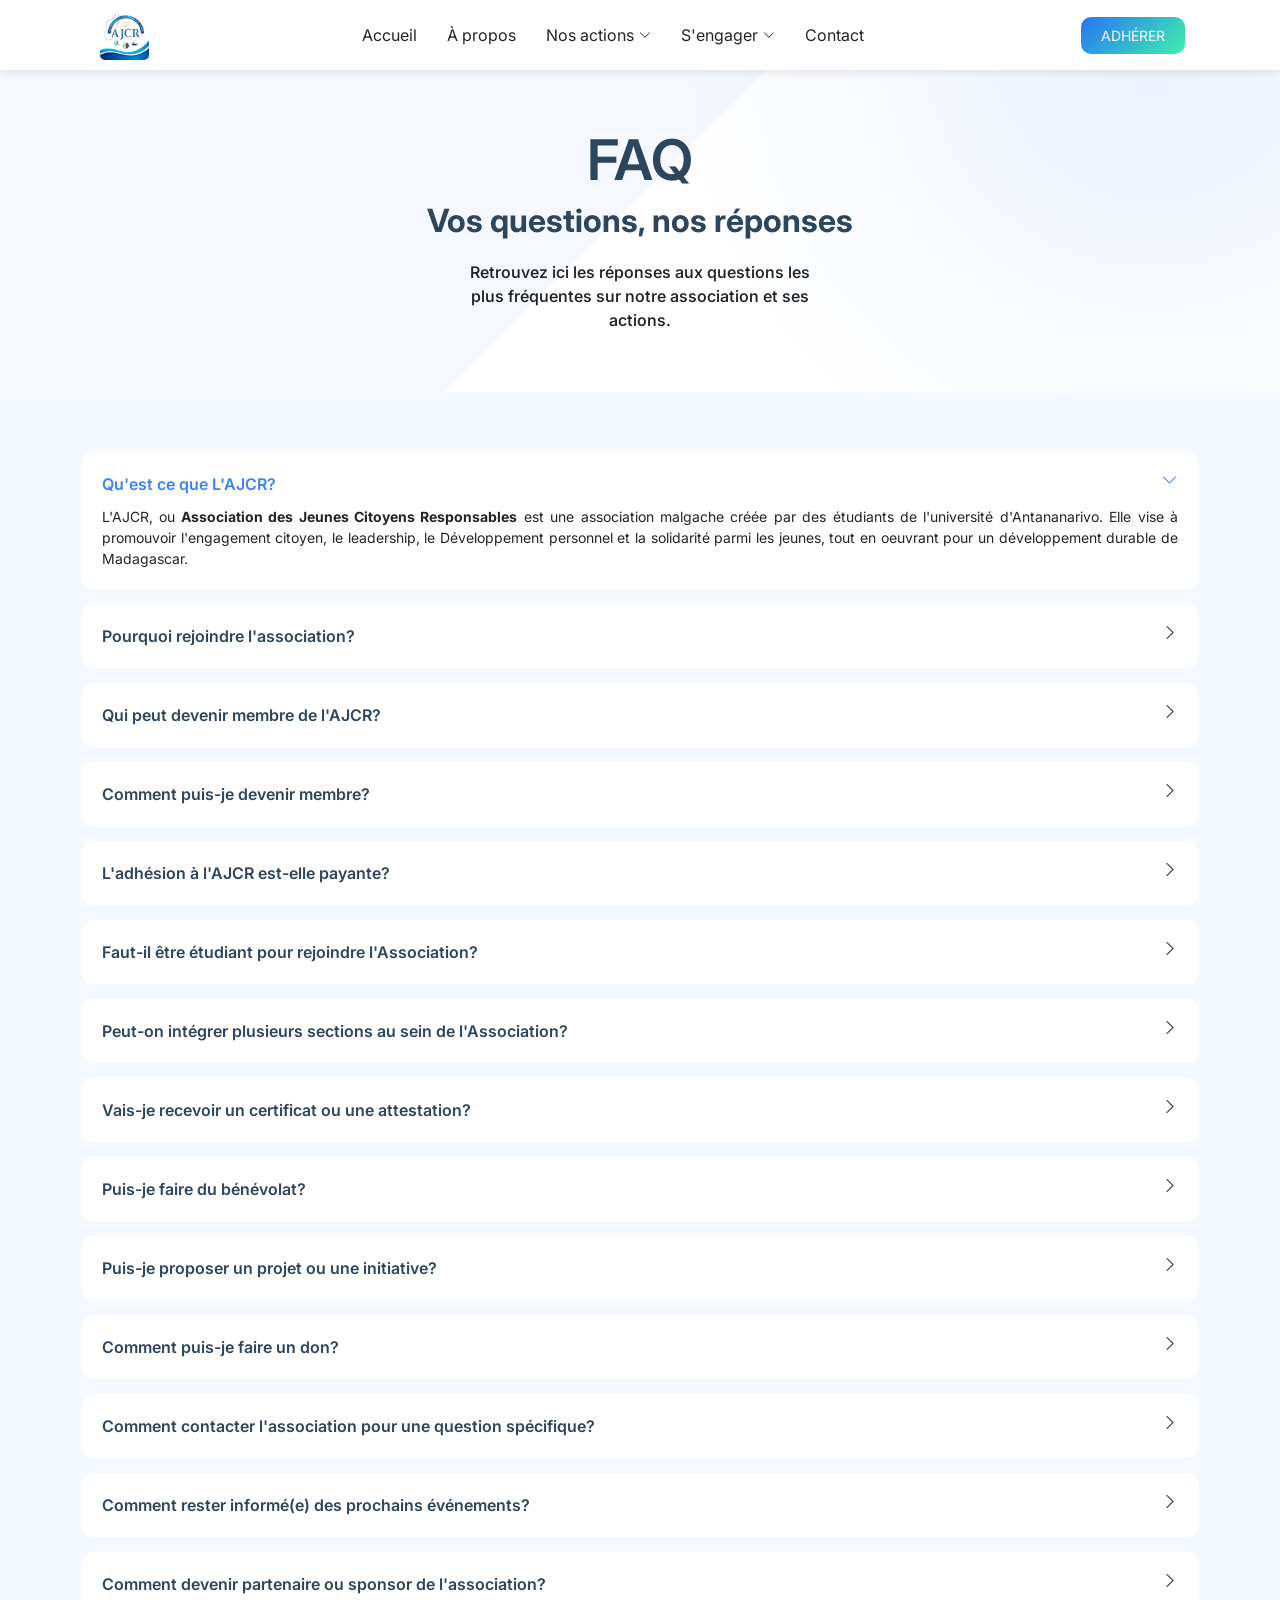
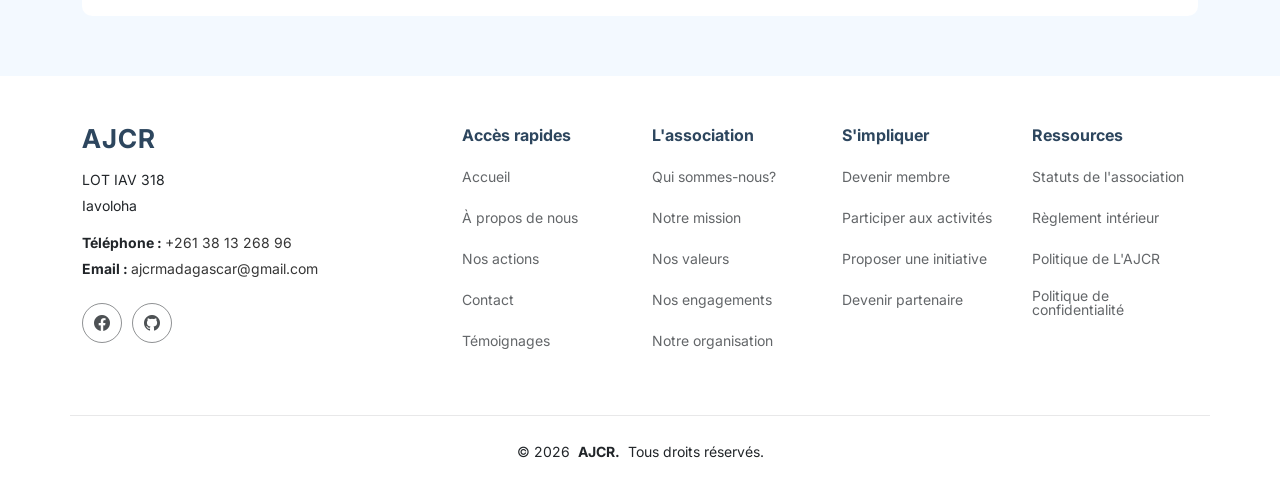
==== commit 9c23a334: "maj9" ====
--- a/faq.html
+++ b/faq.html
@@ -237,9 +237,10 @@
                 <h3>Comment puis-je faire un don?</h3>
                 <div class="faq-content">
                   <p>Vous pouvez soutenir L'AJCR en faisant un don financier ou matériel pour cela :
-                    contactez directement le siège de l'association au <span class="span-déscription">038 13 268
-                      96</span> ou via l'adresse
-                    e-mail officielle <span class="span-déscription">"ajcrmadagascar@gmail.com".</span>
+                    contactez directement le siège de l'association au <span class="span-déscription">
+                      <a href="tel:+261381326896">038 13 268 96</a></span> ou via l'adresse
+                    Email officielle <span class="span-déscription">
+                      <a href="mailto:ajcrmadagascar@gmail.com">"ajcrmadagascar@gmail.com".</a></span>
                     1-Indiquez le type de don que vous souhaitez faire (financier, matériel ou autre ) et vos
                     coordonnées.
                     2-Le Bureau Exécutif vous guidera sur les modalités de transfert ou de remise du don.
@@ -256,9 +257,10 @@
                 <h3>Comment contacter l'association pour une question spécifique?</h3>
                 <div class="faq-content">
                   <p>Vous pouvez nous contacter via notre <span class="span-déscription">formulaire de contact</span>
-                    sur la
-                    page <a href="index.html#contact" class="span-déscription">"Écrivez-nous"</a> ou par email à <span
-                      class="span-déscription">"ajcrmadagascar@gmail.com"</span>
+                    sur la page <a href="index.html#contact" class="span-déscription">"Écrivez-nous"</a> ou par email à
+                    <span class="span-déscription">
+                      <a href="mailto:ajcrmadagascar@gmail.com">"ajcrmadagascar@gmail.com"</a>
+                    </span>
                   </p>
                 </div>
                 <i class="faq-toggle bi bi-chevron-right"></i>
@@ -313,8 +315,11 @@
           <div class="footer-contact pt-3">
             <p>LOT IAV 318</p>
             <p>Iavoloha</p>
-            <p class="mt-3"><strong>Phone : </strong><span>+261 38 13 268 96</span></p>
-            <p><strong>Email : </strong><span>ajcrmadagascar@gmail.com</span></p>
+            <p class="mt-3"><strong>Téléphone : </strong><span><a href="tel:+261381326896">+261 38 13 268 96</a></span>
+            </p>
+            <p><strong>Email : </strong>
+              <span><a href="mailto:ajcrmadagascar@gmail.com">ajcrmadagascar@gmail.com</a></span>
+            </p>
           </div>
           <div class="social-links mt-4">
             <a href="https://www.facebook.com/AJCRMADAGASCAR"><i class="bi bi-facebook"></i></a>
--- a/assets/css/main.css
+++ b/assets/css/main.css
@@ -574,6 +574,10 @@
   margin-bottom: 5px;
 }
 
+.footer .footer-contact a {
+  color: rgba(0, 0, 0, 0.792);
+}
+
 .footer .copyright {
   text-align: center;
   padding: 25px 0;
